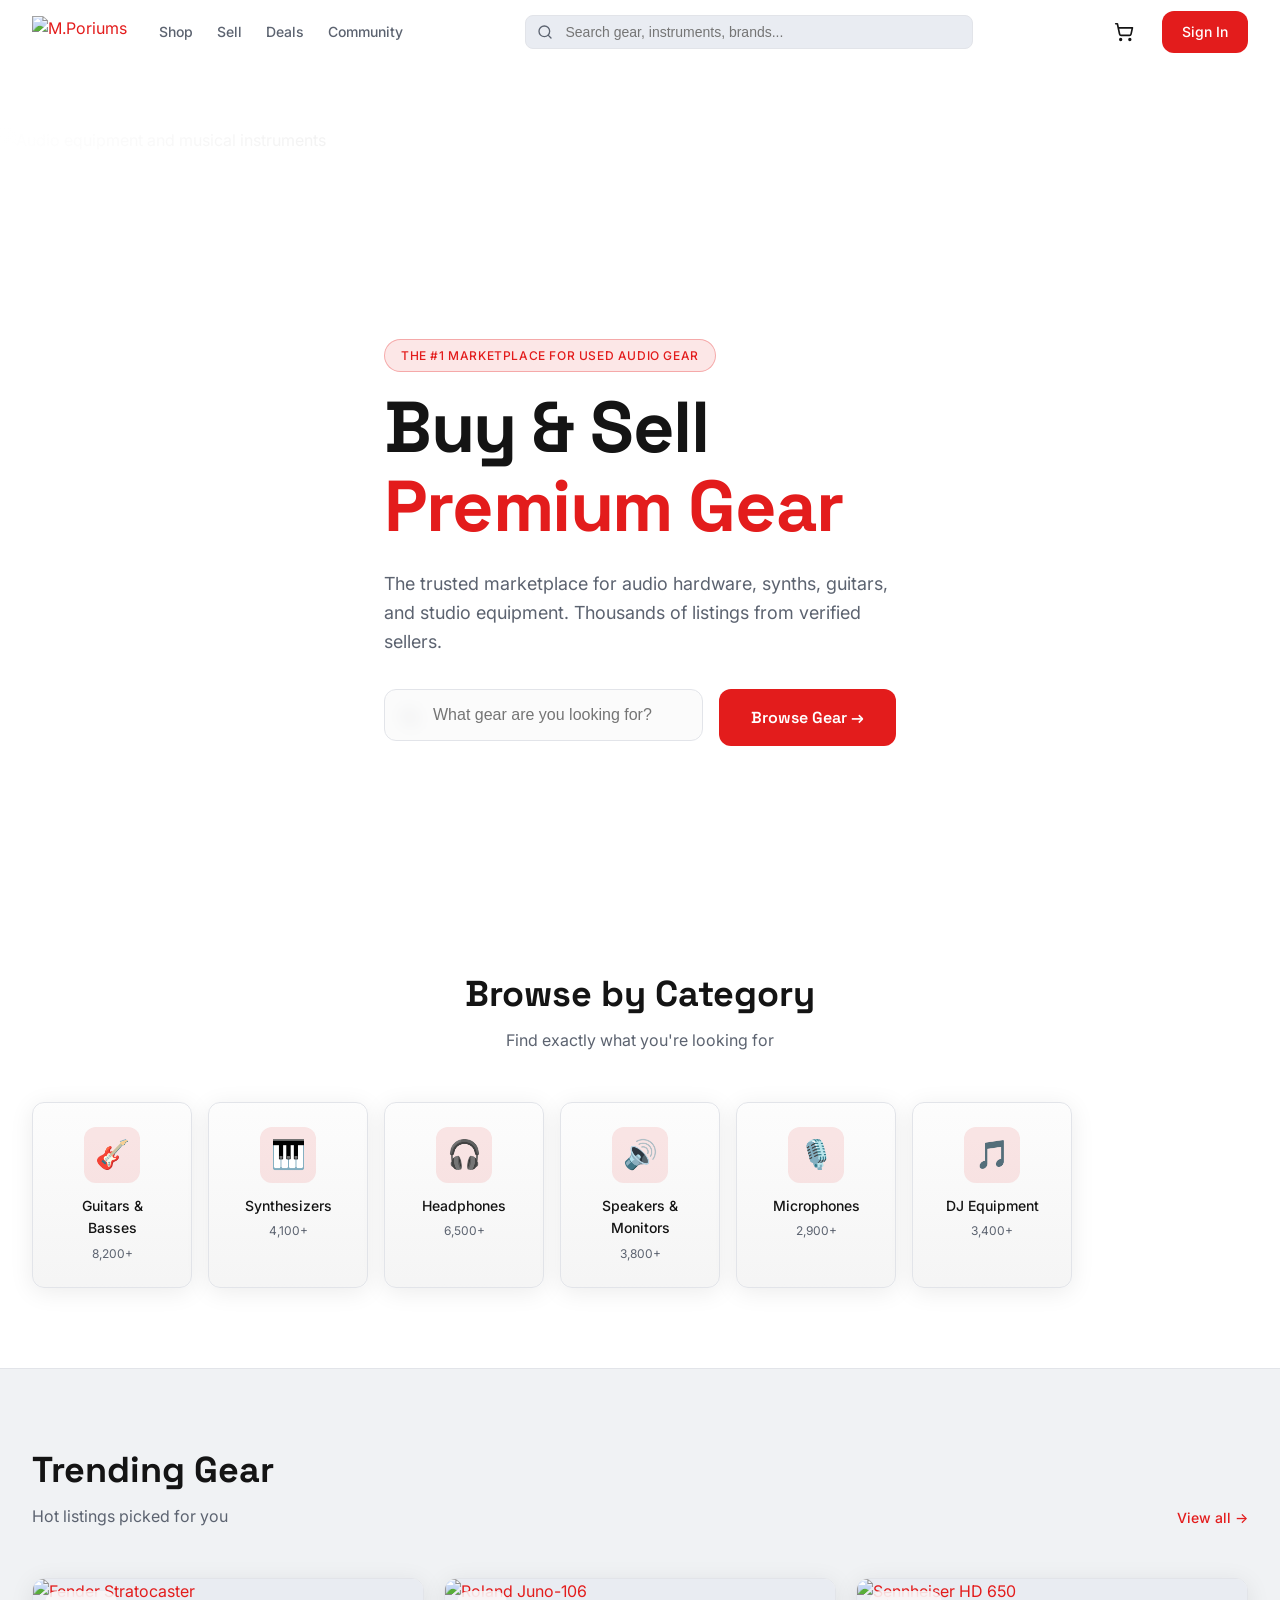
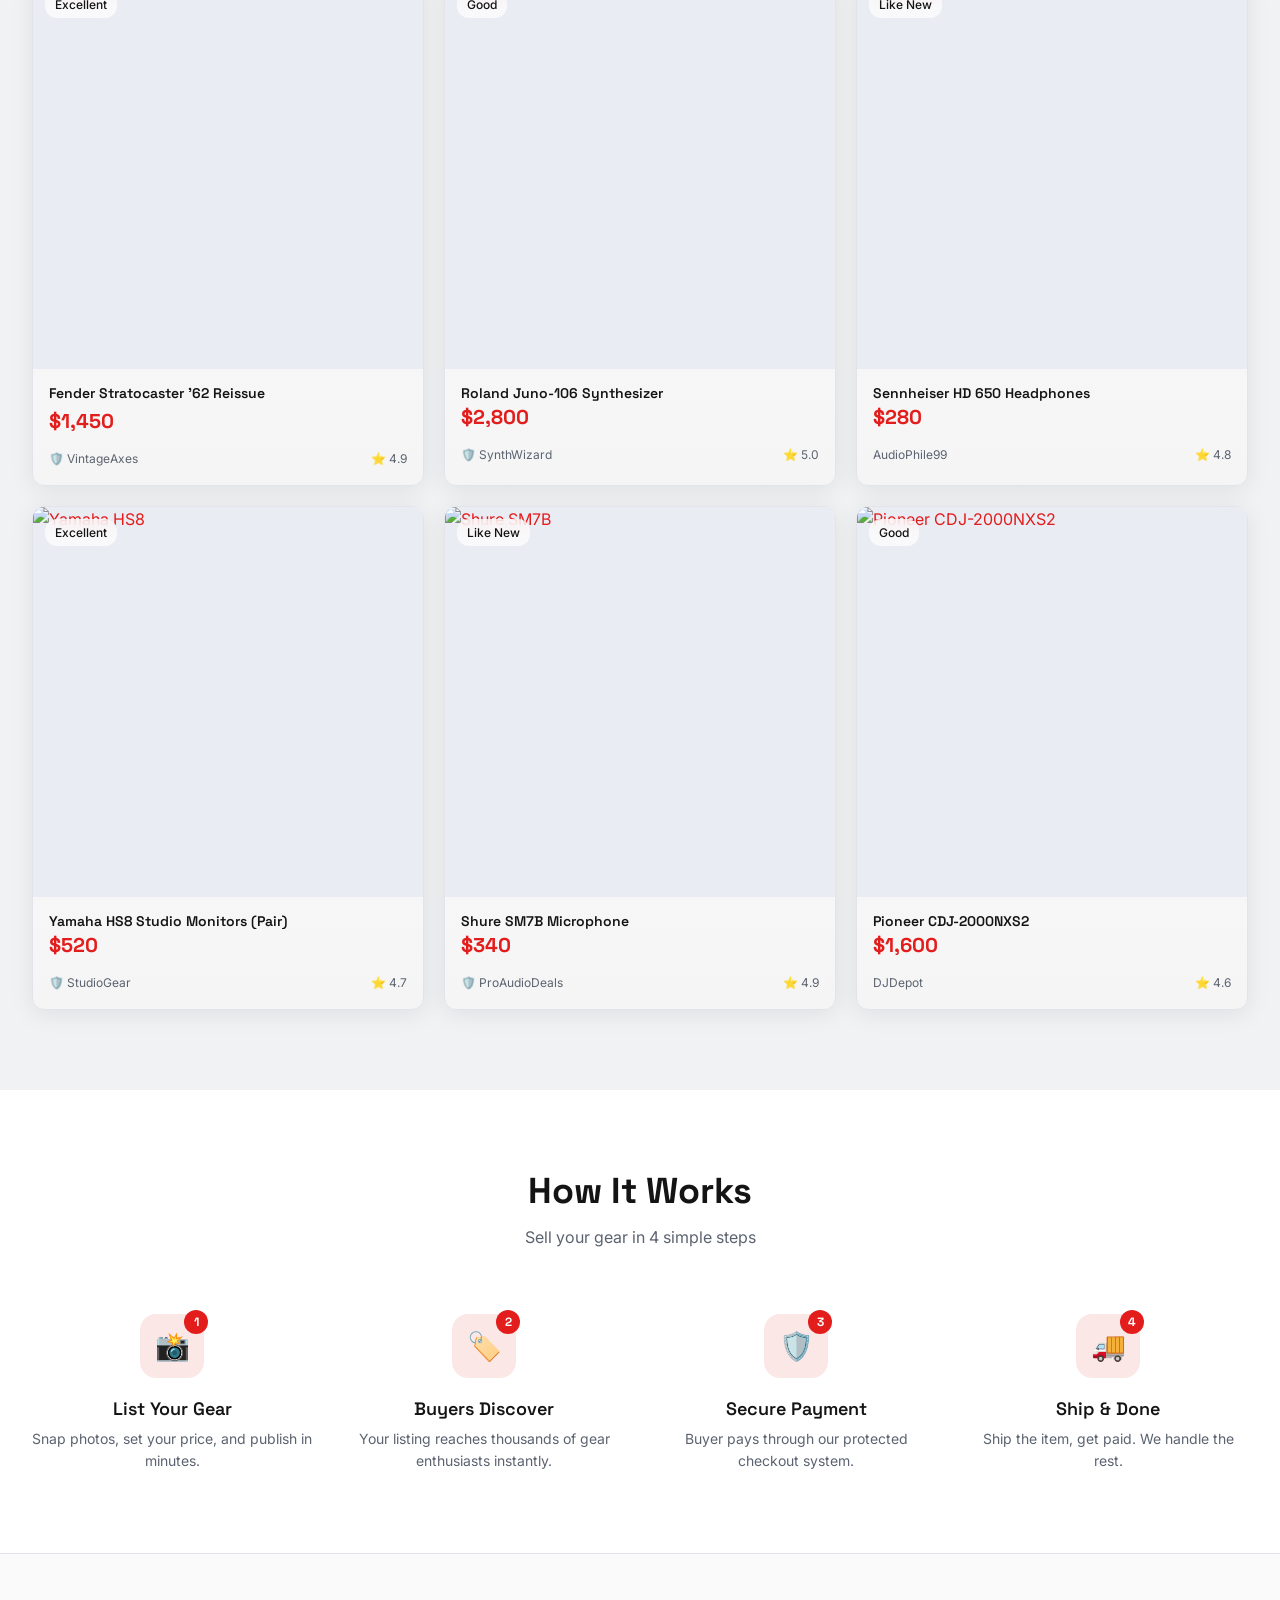
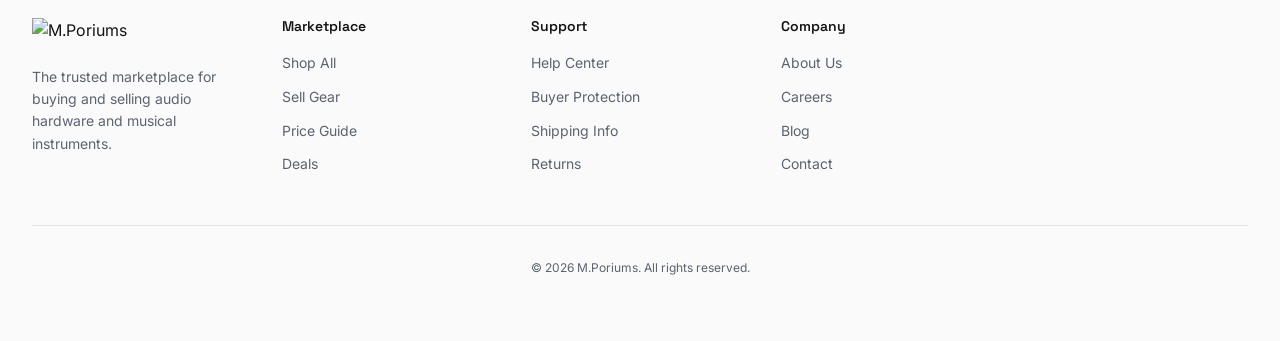
==== public/index.html @ 0c07e412 "Changes" ====
<!DOCTYPE html>
<html lang="en">
<head>
  <meta charset="UTF-8" />
  <meta name="viewport" content="width=device-width, initial-scale=1.0" />
  <title>M.Poriums – Buy &amp; Sell Audio Gear</title>
  <meta name="description" content="The trusted marketplace for buying and selling used audio hardware, synthesizers, guitars, and musical instruments." />
  <link rel="stylesheet" href="style.css" />
</head>
<body>

  <!-- ========== NAVBAR ========== -->
  <nav class="navbar">
    <div class="container" style="display:flex;align-items:center;justify-content:space-between;height:64px;">
      <div style="display:flex;align-items:center;gap:2rem;">
        <a href="/" class="logo">
          <img src="assets/mporiums-logo.png" alt="M.Poriums" style="height:32px;" />
        </a>
        <div class="nav-links" style="display:flex;gap:1.5rem;">
          <a href="/shop" class="text-muted" style="font-size:0.875rem;font-weight:500;">Shop</a>
          <a href="/sell" class="text-muted" style="font-size:0.875rem;font-weight:500;">Sell</a>
          <a href="#" class="text-muted" style="font-size:0.875rem;font-weight:500;">Deals</a>
          <a href="#" class="text-muted" style="font-size:0.875rem;font-weight:500;">Community</a>
        </div>
      </div>

      <form action="/shop" method="get" style="flex:1;max-width:28rem;margin:0 2rem;">
        <div style="position:relative;">
          <!-- Replace with your search icon -->
          <svg style="position:absolute;left:12px;top:50%;transform:translateY(-50%);width:16px;height:16px;color:var(--muted-foreground);" xmlns="http://www.w3.org/2000/svg" viewBox="0 0 24 24" fill="none" stroke="currentColor" stroke-width="2" stroke-linecap="round" stroke-linejoin="round"><circle cx="11" cy="11" r="8"/><path d="m21 21-4.3-4.3"/></svg>
          <input type="text" name="q" placeholder="Search gear, instruments, brands..." style="width:100%;border-radius:0.5rem;border:1px solid var(--border);background:var(--secondary);padding:0.5rem 2.5rem;font-size:0.875rem;color:var(--foreground);" />
        </div>
      </form>

      <div style="display:flex;align-items:center;gap:0.5rem;">
        <a href="/cart" class="btn btn-ghost" style="position:relative;">
          <!-- Cart icon -->
          <svg style="width:20px;height:20px;" xmlns="http://www.w3.org/2000/svg" viewBox="0 0 24 24" fill="none" stroke="currentColor" stroke-width="2" stroke-linecap="round" stroke-linejoin="round"><circle cx="8" cy="21" r="1"/><circle cx="19" cy="21" r="1"/><path d="M2.05 2.05h2l2.66 12.42a2 2 0 0 0 2 1.58h9.78a2 2 0 0 0 1.95-1.57l1.65-7.43H5.12"/></svg>
        </a>
        <a href="/auth" class="btn btn-primary" style="font-size:0.875rem;">Sign In</a>
      </div>
    </div>
  </nav>

  <main style="padding-top:64px;">

    <!-- ========== HERO ========== -->
    <section class="hero" style="position:relative;min-height:85vh;display:flex;align-items:center;overflow:hidden;">
      <div style="position:absolute;inset:0;">
        <img src="assets/hero-bg.jpg" alt="Audio equipment and musical instruments" style="width:100%;height:100%;object-fit:cover;" loading="eager" />
        <div style="position:absolute;inset:0;background:linear-gradient(to right, var(--background), hsla(0,0%,100%,0.85), hsla(0,0%,100%,0.4));"></div>
        <div style="position:absolute;inset:0;background:linear-gradient(to top, var(--background), transparent, hsla(0,0%,100%,0.3));"></div>
      </div>

      <div class="container" style="position:relative;padding-top:4rem;">
        <div style="max-width:42rem;">
          <span style="display:inline-block;margin-bottom:1rem;border-radius:9999px;border:1px solid hsla(0,78%,50%,0.3);background:hsla(0,78%,50%,0.1);padding:0.375rem 1rem;font-size:0.75rem;font-weight:500;letter-spacing:0.05em;color:var(--primary);">
            THE #1 MARKETPLACE FOR USED AUDIO GEAR
          </span>

          <h1 style="margin-bottom:1.5rem;font-family:var(--font-display);font-size:clamp(3rem,6vw,4.5rem);font-weight:700;line-height:1.1;letter-spacing:-0.02em;color:var(--foreground);">
            Buy &amp; Sell<br />
            <span class="text-primary">Premium Gear</span>
          </h1>

          <p style="margin-bottom:2rem;max-width:32rem;font-size:1.125rem;line-height:1.6;color:var(--muted-foreground);">
            The trusted marketplace for audio hardware, synths, guitars, and studio equipment. Thousands of listings from verified sellers.
          </p>

          <div style="display:flex;flex-wrap:wrap;gap:1rem;">
            <form action="/shop" method="get" style="position:relative;flex:1;max-width:28rem;">
              <svg style="position:absolute;left:16px;top:50%;transform:translateY(-50%);width:20px;height:20px;color:var(--muted-foreground);" xmlns="http://www.w3.org/2000/svg" viewBox="0 0 24 24" fill="none" stroke="currentColor" stroke-width="2" stroke-linecap="round" stroke-linejoin="round"><circle cx="11" cy="11" r="8"/><path d="m21 21-4.3-4.3"/></svg>
              <input type="text" name="q" placeholder="What gear are you looking for?" style="width:100%;border-radius:0.75rem;border:1px solid var(--border);background:hsla(0,0%,98%,0.8);padding:1rem 3rem;font-size:1rem;color:var(--foreground);backdrop-filter:blur(8px);" />
            </form>
            <a href="/shop" class="btn btn-primary" style="border-radius:0.75rem;padding:1rem 2rem;font-family:var(--font-display);font-weight:600;font-size:1rem;">
              Browse Gear →
            </a>
          </div>
        </div>
      </div>
    </section>

    <!-- ========== CATEGORIES ========== -->
    <section style="padding:5rem 0;">
      <div class="container" style="text-align:center;">
        <h2 style="margin-bottom:0.75rem;font-family:var(--font-display);font-size:clamp(1.875rem,3vw,2.25rem);font-weight:700;color:var(--foreground);">Browse by Category</h2>
        <p class="text-muted" style="margin-bottom:3rem;">Find exactly what you're looking for</p>

        <div style="display:grid;grid-template-columns:repeat(auto-fill, minmax(160px, 1fr));gap:1rem;">
          <!-- Category Card – repeat for each category -->
          <a href="/shop?category=Guitars+%26+Basses" class="card" style="display:flex;flex-direction:column;align-items:center;gap:0.75rem;padding:1.5rem;text-align:center;text-decoration:none;transition:transform 0.2s,border-color 0.2s;" onmouseover="this.style.transform='translateY(-4px)'" onmouseout="this.style.transform='translateY(0)'">
            <div style="width:3.5rem;height:3.5rem;display:flex;align-items:center;justify-content:center;border-radius:0.75rem;background:hsla(0,78%,50%,0.1);color:var(--primary);font-size:1.75rem;">🎸</div>
            <div>
              <p style="font-size:0.875rem;font-weight:500;color:var(--foreground);">Guitars &amp; Basses</p>
              <p style="margin-top:0.25rem;font-size:0.75rem;color:var(--muted-foreground);">8,200+</p>
            </div>
          </a>

          <a href="/shop?category=Synthesizers" class="card" style="display:flex;flex-direction:column;align-items:center;gap:0.75rem;padding:1.5rem;text-align:center;text-decoration:none;transition:transform 0.2s;" onmouseover="this.style.transform='translateY(-4px)'" onmouseout="this.style.transform='translateY(0)'">
            <div style="width:3.5rem;height:3.5rem;display:flex;align-items:center;justify-content:center;border-radius:0.75rem;background:hsla(0,78%,50%,0.1);color:var(--primary);font-size:1.75rem;">🎹</div>
            <div>
              <p style="font-size:0.875rem;font-weight:500;color:var(--foreground);">Synthesizers</p>
              <p style="margin-top:0.25rem;font-size:0.75rem;color:var(--muted-foreground);">4,100+</p>
            </div>
          </a>

          <a href="/shop?category=Headphones" class="card" style="display:flex;flex-direction:column;align-items:center;gap:0.75rem;padding:1.5rem;text-align:center;text-decoration:none;transition:transform 0.2s;" onmouseover="this.style.transform='translateY(-4px)'" onmouseout="this.style.transform='translateY(0)'">
            <div style="width:3.5rem;height:3.5rem;display:flex;align-items:center;justify-content:center;border-radius:0.75rem;background:hsla(0,78%,50%,0.1);color:var(--primary);font-size:1.75rem;">🎧</div>
            <div>
              <p style="font-size:0.875rem;font-weight:500;color:var(--foreground);">Headphones</p>
              <p style="margin-top:0.25rem;font-size:0.75rem;color:var(--muted-foreground);">6,500+</p>
            </div>
          </a>

          <a href="/shop?category=Speakers+%26+Monitors" class="card" style="display:flex;flex-direction:column;align-items:center;gap:0.75rem;padding:1.5rem;text-align:center;text-decoration:none;transition:transform 0.2s;" onmouseover="this.style.transform='translateY(-4px)'" onmouseout="this.style.transform='translateY(0)'">
            <div style="width:3.5rem;height:3.5rem;display:flex;align-items:center;justify-content:center;border-radius:0.75rem;background:hsla(0,78%,50%,0.1);color:var(--primary);font-size:1.75rem;">🔊</div>
            <div>
              <p style="font-size:0.875rem;font-weight:500;color:var(--foreground);">Speakers &amp; Monitors</p>
              <p style="margin-top:0.25rem;font-size:0.75rem;color:var(--muted-foreground);">3,800+</p>
            </div>
          </a>

          <a href="/shop?category=Microphones" class="card" style="display:flex;flex-direction:column;align-items:center;gap:0.75rem;padding:1.5rem;text-align:center;text-decoration:none;transition:transform 0.2s;" onmouseover="this.style.transform='translateY(-4px)'" onmouseout="this.style.transform='translateY(0)'">
            <div style="width:3.5rem;height:3.5rem;display:flex;align-items:center;justify-content:center;border-radius:0.75rem;background:hsla(0,78%,50%,0.1);color:var(--primary);font-size:1.75rem;">🎙️</div>
            <div>
              <p style="font-size:0.875rem;font-weight:500;color:var(--foreground);">Microphones</p>
              <p style="margin-top:0.25rem;font-size:0.75rem;color:var(--muted-foreground);">2,900+</p>
            </div>
          </a>

          <a href="/shop?category=DJ+Equipment" class="card" style="display:flex;flex-direction:column;align-items:center;gap:0.75rem;padding:1.5rem;text-align:center;text-decoration:none;transition:transform 0.2s;" onmouseover="this.style.transform='translateY(-4px)'" onmouseout="this.style.transform='translateY(0)'">
            <div style="width:3.5rem;height:3.5rem;display:flex;align-items:center;justify-content:center;border-radius:0.75rem;background:hsla(0,78%,50%,0.1);color:var(--primary);font-size:1.75rem;">🎵</div>
            <div>
              <p style="font-size:0.875rem;font-weight:500;color:var(--foreground);">DJ Equipment</p>
              <p style="margin-top:0.25rem;font-size:0.75rem;color:var(--muted-foreground);">3,400+</p>
            </div>
          </a>
        </div>
      </div>
    </section>

    <!-- ========== FEATURED LISTINGS ========== -->
    <section style="padding:5rem 0;border-top:1px solid var(--border);background:var(--muted);">
      <div class="container">
        <div style="display:flex;align-items:flex-end;justify-content:space-between;margin-bottom:3rem;">
          <div>
            <h2 style="margin-bottom:0.75rem;font-family:var(--font-display);font-size:clamp(1.875rem,3vw,2.25rem);font-weight:700;color:var(--foreground);">Trending Gear</h2>
            <p class="text-muted">Hot listings picked for you</p>
          </div>
          <a href="/shop" style="font-size:0.875rem;font-weight:500;color:var(--primary);">View all →</a>
        </div>

        <div style="display:grid;gap:1.25rem;grid-template-columns:repeat(auto-fill, minmax(300px, 1fr));">

          <!-- Listing Card 1 -->
          <a href="/product/1" class="card" style="text-decoration:none;overflow:hidden;transition:transform 0.2s,border-color 0.2s;" onmouseover="this.style.transform='translateY(-4px)'" onmouseout="this.style.transform='translateY(0)'">
            <div style="position:relative;aspect-ratio:1/1;overflow:hidden;background:var(--secondary);">
              <img src="https://images.unsplash.com/photo-1564186763535-ebb21ef5277f?w=400&h=400&fit=crop" alt="Fender Stratocaster" style="width:100%;height:100%;object-fit:cover;" loading="lazy" />
              <span style="position:absolute;left:0.75rem;top:0.75rem;padding:0.25rem 0.625rem;border-radius:var(--radius);background:hsla(0,0%,100%,0.7);backdrop-filter:blur(8px);font-size:0.75rem;font-weight:500;color:var(--foreground);">Excellent</span>
            </div>
            <div style="padding:1rem;">
              <h3 style="margin-bottom:0.25rem;font-family:var(--font-display);font-size:0.875rem;font-weight:600;color:var(--foreground);white-space:nowrap;overflow:hidden;text-overflow:ellipsis;">Fender Stratocaster '62 Reissue</h3>
              <p style="margin-bottom:0.75rem;font-family:var(--font-display);font-size:1.25rem;font-weight:700;color:var(--primary);">$1,450</p>
              <div style="display:flex;align-items:center;justify-content:space-between;font-size:0.75rem;color:var(--muted-foreground);">
                <span>🛡️ VintageAxes</span>
                <span>⭐ 4.9</span>
              </div>
            </div>
          </a>

          <!-- Listing Card 2 -->
          <a href="/product/2" class="card" style="text-decoration:none;overflow:hidden;transition:transform 0.2s;" onmouseover="this.style.transform='translateY(-4px)'" onmouseout="this.style.transform='translateY(0)'">
            <div style="position:relative;aspect-ratio:1/1;overflow:hidden;background:var(--secondary);">
              <img src="https://images.unsplash.com/photo-1598488035139-bdbb2231ce04?w=400&h=400&fit=crop" alt="Roland Juno-106" style="width:100%;height:100%;object-fit:cover;" loading="lazy" />
              <span style="position:absolute;left:0.75rem;top:0.75rem;padding:0.25rem 0.625rem;border-radius:var(--radius);background:hsla(0,0%,100%,0.7);backdrop-filter:blur(8px);font-size:0.75rem;font-weight:500;color:var(--foreground);">Good</span>
            </div>
            <div style="padding:1rem;">
              <h3 style="margin-family:var(--font-display);font-size:0.875rem;font-weight:600;color:var(--foreground);white-space:nowrap;overflow:hidden;text-overflow:ellipsis;">Roland Juno-106 Synthesizer</h3>
              <p style="margin-bottom:0.75rem;font-family:var(--font-display);font-size:1.25rem;font-weight:700;color:var(--primary);">$2,800</p>
              <div style="display:flex;align-items:center;justify-content:space-between;font-size:0.75rem;color:var(--muted-foreground);">
                <span>🛡️ SynthWizard</span>
                <span>⭐ 5.0</span>
              </div>
            </div>
          </a>

          <!-- Listing Card 3 -->
          <a href="/product/3" class="card" style="text-decoration:none;overflow:hidden;transition:transform 0.2s;" onmouseover="this.style.transform='translateY(-4px)'" onmouseout="this.style.transform='translateY(0)'">
            <div style="position:relative;aspect-ratio:1/1;overflow:hidden;background:var(--secondary);">
              <img src="https://images.unsplash.com/photo-1505740420928-5e560c06d30e?w=400&h=400&fit=crop" alt="Sennheiser HD 650" style="width:100%;height:100%;object-fit:cover;" loading="lazy" />
              <span style="position:absolute;left:0.75rem;top:0.75rem;padding:0.25rem 0.625rem;border-radius:var(--radius);background:hsla(0,0%,100%,0.7);backdrop-filter:blur(8px);font-size:0.75rem;font-weight:500;color:var(--foreground);">Like New</span>
            </div>
            <div style="padding:1rem;">
              <h3 style="font-family:var(--font-display);font-size:0.875rem;font-weight:600;color:var(--foreground);white-space:nowrap;overflow:hidden;text-overflow:ellipsis;">Sennheiser HD 650 Headphones</h3>
              <p style="margin-bottom:0.75rem;font-family:var(--font-display);font-size:1.25rem;font-weight:700;color:var(--primary);">$280</p>
              <div style="display:flex;align-items:center;justify-content:space-between;font-size:0.75rem;color:var(--muted-foreground);">
                <span>AudioPhile99</span>
                <span>⭐ 4.8</span>
              </div>
            </div>
          </a>

          <!-- Listing Card 4 -->
          <a href="/product/4" class="card" style="text-decoration:none;overflow:hidden;transition:transform 0.2s;" onmouseover="this.style.transform='translateY(-4px)'" onmouseout="this.style.transform='translateY(0)'">
            <div style="position:relative;aspect-ratio:1/1;overflow:hidden;background:var(--secondary);">
              <img src="https://images.unsplash.com/photo-1545454675-3531b543be5d?w=400&h=400&fit=crop" alt="Yamaha HS8" style="width:100%;height:100%;object-fit:cover;" loading="lazy" />
              <span style="position:absolute;left:0.75rem;top:0.75rem;padding:0.25rem 0.625rem;border-radius:var(--radius);background:hsla(0,0%,100%,0.7);backdrop-filter:blur(8px);font-size:0.75rem;font-weight:500;color:var(--foreground);">Excellent</span>
            </div>
            <div style="padding:1rem;">
              <h3 style="font-family:var(--font-display);font-size:0.875rem;font-weight:600;color:var(--foreground);white-space:nowrap;overflow:hidden;text-overflow:ellipsis;">Yamaha HS8 Studio Monitors (Pair)</h3>
              <p style="margin-bottom:0.75rem;font-family:var(--font-display);font-size:1.25rem;font-weight:700;color:var(--primary);">$520</p>
              <div style="display:flex;align-items:center;justify-content:space-between;font-size:0.75rem;color:var(--muted-foreground);">
                <span>🛡️ StudioGear</span>
                <span>⭐ 4.7</span>
              </div>
            </div>
          </a>

          <!-- Listing Card 5 -->
          <a href="/product/5" class="card" style="text-decoration:none;overflow:hidden;transition:transform 0.2s;" onmouseover="this.style.transform='translateY(-4px)'" onmouseout="this.style.transform='translateY(0)'">
            <div style="position:relative;aspect-ratio:1/1;overflow:hidden;background:var(--secondary);">
              <img src="https://images.unsplash.com/photo-1590602847861-f357a9332bbc?w=400&h=400&fit=crop" alt="Shure SM7B" style="width:100%;height:100%;object-fit:cover;" loading="lazy" />
              <span style="position:absolute;left:0.75rem;top:0.75rem;padding:0.25rem 0.625rem;border-radius:var(--radius);background:hsla(0,0%,100%,0.7);backdrop-filter:blur(8px);font-size:0.75rem;font-weight:500;color:var(--foreground);">Like New</span>
            </div>
            <div style="padding:1rem;">
              <h3 style="font-family:var(--font-display);font-size:0.875rem;font-weight:600;color:var(--foreground);white-space:nowrap;overflow:hidden;text-overflow:ellipsis;">Shure SM7B Microphone</h3>
              <p style="margin-bottom:0.75rem;font-family:var(--font-display);font-size:1.25rem;font-weight:700;color:var(--primary);">$340</p>
              <div style="display:flex;align-items:center;justify-content:space-between;font-size:0.75rem;color:var(--muted-foreground);">
                <span>🛡️ ProAudioDeals</span>
                <span>⭐ 4.9</span>
              </div>
            </div>
          </a>

          <!-- Listing Card 6 -->
          <a href="/product/6" class="card" style="text-decoration:none;overflow:hidden;transition:transform 0.2s;" onmouseover="this.style.transform='translateY(-4px)'" onmouseout="this.style.transform='translateY(0)'">
            <div style="position:relative;aspect-ratio:1/1;overflow:hidden;background:var(--secondary);">
              <img src="https://images.unsplash.com/photo-1571327073757-71d13c24de30?w=400&h=400&fit=crop" alt="Pioneer CDJ-2000NXS2" style="width:100%;height:100%;object-fit:cover;" loading="lazy" />
              <span style="position:absolute;left:0.75rem;top:0.75rem;padding:0.25rem 0.625rem;border-radius:var(--radius);background:hsla(0,0%,100%,0.7);backdrop-filter:blur(8px);font-size:0.75rem;font-weight:500;color:var(--foreground);">Good</span>
            </div>
            <div style="padding:1rem;">
              <h3 style="font-family:var(--font-display);font-size:0.875rem;font-weight:600;color:var(--foreground);white-space:nowrap;overflow:hidden;text-overflow:ellipsis;">Pioneer CDJ-2000NXS2</h3>
              <p style="margin-bottom:0.75rem;font-family:var(--font-display);font-size:1.25rem;font-weight:700;color:var(--primary);">$1,600</p>
              <div style="display:flex;align-items:center;justify-content:space-between;font-size:0.75rem;color:var(--muted-foreground);">
                <span>DJDepot</span>
                <span>⭐ 4.6</span>
              </div>
            </div>
          </a>

        </div>
      </div>
    </section>

    <!-- ========== HOW IT WORKS ========== -->
    <section style="padding:5rem 0;">
      <div class="container" style="text-align:center;">
        <h2 style="margin-bottom:0.75rem;font-family:var(--font-display);font-size:clamp(1.875rem,3vw,2.25rem);font-weight:700;color:var(--foreground);">How It Works</h2>
        <p class="text-muted" style="margin-bottom:4rem;">Sell your gear in 4 simple steps</p>

        <div style="display:grid;gap:2rem;grid-template-columns:repeat(auto-fill, minmax(220px, 1fr));">
          <div style="text-align:center;">
            <div style="position:relative;margin:0 auto 1.25rem;width:4rem;height:4rem;display:flex;align-items:center;justify-content:center;border-radius:1rem;background:hsla(0,78%,50%,0.1);color:var(--primary);font-size:1.75rem;">
              📸
              <span style="position:absolute;right:-4px;top:-4px;width:1.5rem;height:1.5rem;display:flex;align-items:center;justify-content:center;border-radius:9999px;background:var(--primary);font-family:var(--font-display);font-size:0.75rem;font-weight:700;color:var(--primary-foreground);">1</span>
            </div>
            <h3 style="margin-bottom:0.5rem;font-family:var(--font-display);font-size:1.125rem;font-weight:600;color:var(--foreground);">List Your Gear</h3>
            <p style="font-size:0.875rem;color:var(--muted-foreground);">Snap photos, set your price, and publish in minutes.</p>
          </div>

          <div style="text-align:center;">
            <div style="position:relative;margin:0 auto 1.25rem;width:4rem;height:4rem;display:flex;align-items:center;justify-content:center;border-radius:1rem;background:hsla(0,78%,50%,0.1);color:var(--primary);font-size:1.75rem;">
              🏷️
              <span style="position:absolute;right:-4px;top:-4px;width:1.5rem;height:1.5rem;display:flex;align-items:center;justify-content:center;border-radius:9999px;background:var(--primary);font-family:var(--font-display);font-size:0.75rem;font-weight:700;color:var(--primary-foreground);">2</span>
            </div>
            <h3 style="margin-bottom:0.5rem;font-family:var(--font-display);font-size:1.125rem;font-weight:600;color:var(--foreground);">Buyers Discover</h3>
            <p style="font-size:0.875rem;color:var(--muted-foreground);">Your listing reaches thousands of gear enthusiasts instantly.</p>
          </div>

          <div style="text-align:center;">
            <div style="position:relative;margin:0 auto 1.25rem;width:4rem;height:4rem;display:flex;align-items:center;justify-content:center;border-radius:1rem;background:hsla(0,78%,50%,0.1);color:var(--primary);font-size:1.75rem;">
              🛡️
              <span style="position:absolute;right:-4px;top:-4px;width:1.5rem;height:1.5rem;display:flex;align-items:center;justify-content:center;border-radius:9999px;background:var(--primary);font-family:var(--font-display);font-size:0.75rem;font-weight:700;color:var(--primary-foreground);">3</span>
            </div>
            <h3 style="margin-bottom:0.5rem;font-family:var(--font-display);font-size:1.125rem;font-weight:600;color:var(--foreground);">Secure Payment</h3>
            <p style="font-size:0.875rem;color:var(--muted-foreground);">Buyer pays through our protected checkout system.</p>
          </div>

          <div style="text-align:center;">
            <div style="position:relative;margin:0 auto 1.25rem;width:4rem;height:4rem;display:flex;align-items:center;justify-content:center;border-radius:1rem;background:hsla(0,78%,50%,0.1);color:var(--primary);font-size:1.75rem;">
              🚚
              <span style="position:absolute;right:-4px;top:-4px;width:1.5rem;height:1.5rem;display:flex;align-items:center;justify-content:center;border-radius:9999px;background:var(--primary);font-family:var(--font-display);font-size:0.75rem;font-weight:700;color:var(--primary-foreground);">4</span>
            </div>
            <h3 style="margin-bottom:0.5rem;font-family:var(--font-display);font-size:1.125rem;font-weight:600;color:var(--foreground);">Ship &amp; Done</h3>
            <p style="font-size:0.875rem;color:var(--muted-foreground);">Ship the item, get paid. We handle the rest.</p>
          </div>
        </div>
      </div>
    </section>

  </main>

  <!-- ========== FOOTER ========== -->
  <footer style="border-top:1px solid var(--border);background:var(--card);padding:4rem 0;">
    <div class="container">
      <div style="display:grid;gap:2rem;grid-template-columns:repeat(auto-fill, minmax(200px, 1fr));">
        <div>
          <img src="assets/mporiums-logo.png" alt="M.Poriums" style="height:32px;margin-bottom:1rem;" />
          <p style="font-size:0.875rem;color:var(--muted-foreground);">The trusted marketplace for buying and selling audio hardware and musical instruments.</p>
        </div>
        <div>
          <h4 style="margin-bottom:1rem;font-family:var(--font-display);font-size:0.875rem;font-weight:600;color:var(--foreground);">Marketplace</h4>
          <ul style="list-style:none;display:flex;flex-direction:column;gap:0.5rem;">
            <li><a href="/shop" style="font-size:0.875rem;color:var(--muted-foreground);">Shop All</a></li>
            <li><a href="/sell" style="font-size:0.875rem;color:var(--muted-foreground);">Sell Gear</a></li>
            <li><a href="#" style="font-size:0.875rem;color:var(--muted-foreground);">Price Guide</a></li>
            <li><a href="#" style="font-size:0.875rem;color:var(--muted-foreground);">Deals</a></li>
          </ul>
        </div>
        <div>
          <h4 style="margin-bottom:1rem;font-family:var(--font-display);font-size:0.875rem;font-weight:600;color:var(--foreground);">Support</h4>
          <ul style="list-style:none;display:flex;flex-direction:column;gap:0.5rem;">
            <li><a href="#" style="font-size:0.875rem;color:var(--muted-foreground);">Help Center</a></li>
            <li><a href="#" style="font-size:0.875rem;color:var(--muted-foreground);">Buyer Protection</a></li>
            <li><a href="#" style="font-size:0.875rem;color:var(--muted-foreground);">Shipping Info</a></li>
            <li><a href="#" style="font-size:0.875rem;color:var(--muted-foreground);">Returns</a></li>
          </ul>
        </div>
        <div>
          <h4 style="margin-bottom:1rem;font-family:var(--font-display);font-size:0.875rem;font-weight:600;color:var(--foreground);">Company</h4>
          <ul style="list-style:none;display:flex;flex-direction:column;gap:0.5rem;">
            <li><a href="#" style="font-size:0.875rem;color:var(--muted-foreground);">About Us</a></li>
            <li><a href="#" style="font-size:0.875rem;color:var(--muted-foreground);">Careers</a></li>
            <li><a href="#" style="font-size:0.875rem;color:var(--muted-foreground);">Blog</a></li>
            <li><a href="#" style="font-size:0.875rem;color:var(--muted-foreground);">Contact</a></li>
          </ul>
        </div>
      </div>
      <div style="margin-top:3rem;padding-top:2rem;border-top:1px solid var(--border);text-align:center;font-size:0.75rem;color:var(--muted-foreground);">
        © 2026 M.Poriums. All rights reserved.
      </div>
    </div>
  </footer>

</body>
</html>
---- public/style.css ----
/*
  Theme Name: Emporium
  Description: Buy & Sell Audio Gear marketplace theme
  Version: 1.0
  Author: Emporium
*/

/* =============================================
   FONTS
   ============================================= */
@import url('https://fonts.googleapis.com/css2?family=Space+Grotesk:wght@300;400;500;600;700&family=Inter:wght@300;400;500;600&display=swap');

/* =============================================
   CSS CUSTOM PROPERTIES (Design Tokens)
   ============================================= */
:root {
  /* Colors – Light Mode */
  --background: hsl(0, 0%, 100%);
  --foreground: hsl(0, 0%, 8%);
  --card: hsl(0, 0%, 98%);
  --card-foreground: hsl(0, 0%, 8%);
  --popover: hsl(0, 0%, 100%);
  --popover-foreground: hsl(0, 0%, 8%);
  --primary: hsl(0, 78%, 50%);
  --primary-foreground: hsl(0, 0%, 100%);
  --secondary: hsl(215, 25%, 93%);
  --secondary-foreground: hsl(0, 0%, 15%);
  --muted: hsl(220, 15%, 95%);
  --muted-foreground: hsl(220, 10%, 40%);
  --accent: hsl(215, 80%, 50%);
  --accent-foreground: hsl(0, 0%, 100%);
  --destructive: hsl(0, 84.2%, 60.2%);
  --destructive-foreground: hsl(210, 40%, 98%);
  --border: hsl(220, 15%, 90%);
  --input: hsl(220, 15%, 90%);
  --ring: hsl(0, 78%, 50%);

  /* Radius */
  --radius: 0.75rem;

  /* Gradients */
  --gradient-hero: linear-gradient(135deg, hsla(0, 78%, 50%, 0.1), hsla(0, 0%, 100%, 0.9));
  --gradient-card: linear-gradient(180deg, hsl(0, 0%, 99%), hsl(0, 0%, 96%));
  --gradient-accent: linear-gradient(135deg, hsl(0, 78%, 50%), hsl(215, 80%, 50%));

  /* Shadows */
  --shadow-glow: 0 0 40px hsla(0, 78%, 50%, 0.1);
  --shadow-card: 0 4px 24px hsla(0, 0%, 0%, 0.08);

  /* Typography */
  --font-display: 'Space Grotesk', system-ui, sans-serif;
  --font-body: 'Inter', system-ui, sans-serif;
}

/* =============================================
   DARK MODE
   ============================================= */
.dark,
[data-theme="dark"] {
  --background: hsl(0, 0%, 7%);
  --foreground: hsl(0, 0%, 95%);
  --card: hsl(0, 0%, 10%);
  --card-foreground: hsl(0, 0%, 95%);
  --popover: hsl(0, 0%, 9%);
  --popover-foreground: hsl(0, 0%, 95%);
  --primary: hsl(0, 78%, 55%);
  --primary-foreground: hsl(0, 0%, 100%);
  --secondary: hsl(215, 15%, 18%);
  --secondary-foreground: hsl(0, 0%, 90%);
  --muted: hsl(220, 10%, 15%);
  --muted-foreground: hsl(220, 10%, 60%);
  --accent: hsl(215, 80%, 55%);
  --accent-foreground: hsl(0, 0%, 100%);
  --destructive: hsl(0, 84%, 60%);
  --destructive-foreground: hsl(0, 0%, 98%);
  --border: hsl(220, 10%, 18%);
  --input: hsl(220, 10%, 18%);
  --ring: hsl(0, 78%, 55%);

  --gradient-hero: linear-gradient(135deg, hsla(0, 78%, 50%, 0.15), hsla(0, 0%, 7%, 0.9));
  --gradient-card: linear-gradient(180deg, hsl(0, 0%, 10%), hsl(0, 0%, 8%));
  --shadow-glow: 0 0 40px hsla(0, 78%, 50%, 0.15);
  --shadow-card: 0 4px 24px hsla(0, 0%, 0%, 0.3);
}

/* =============================================
   BASE STYLES
   ============================================= */
*,
*::before,
*::after {
  box-sizing: border-box;
  margin: 0;
  padding: 0;
}

body {
  font-family: var(--font-body);
  background-color: var(--background);
  color: var(--foreground);
  line-height: 1.6;
  -webkit-font-smoothing: antialiased;
}

h1, h2, h3, h4, h5, h6 {
  font-family: var(--font-display);
  line-height: 1.2;
}

a {
  color: var(--primary);
  text-decoration: none;
}

a:hover {
  opacity: 0.85;
}

img {
  max-width: 100%;
  height: auto;
  display: block;
}

/* =============================================
   UTILITY CLASSES
   ============================================= */
.container {
  max-width: 1400px;
  margin-left: auto;
  margin-right: auto;
  padding-left: 2rem;
  padding-right: 2rem;
}

.text-primary { color: var(--primary); }
.text-muted { color: var(--muted-foreground); }
.text-accent { color: var(--accent); }
.text-foreground { color: var(--foreground); }

.bg-background { background-color: var(--background); }
.bg-card { background-color: var(--card); }
.bg-muted { background-color: var(--muted); }
.bg-primary { background-color: var(--primary); color: var(--primary-foreground); }
.bg-accent { background-color: var(--accent); color: var(--accent-foreground); }

.border { border: 1px solid var(--border); }
.rounded { border-radius: var(--radius); }
.rounded-sm { border-radius: calc(var(--radius) - 4px); }
.rounded-md { border-radius: calc(var(--radius) - 2px); }
.rounded-lg { border-radius: var(--radius); }

.shadow-card { box-shadow: var(--shadow-card); }
.shadow-glow { box-shadow: var(--shadow-glow); }

.gradient-hero { background: var(--gradient-hero); }
.gradient-card { background: var(--gradient-card); }
.gradient-accent { background: var(--gradient-accent); }

/* =============================================
   BUTTON STYLES
   ============================================= */
.btn {
  display: inline-flex;
  align-items: center;
  justify-content: center;
  gap: 0.5rem;
  padding: 0.625rem 1.25rem;
  font-family: var(--font-body);
  font-size: 0.875rem;
  font-weight: 500;
  border: none;
  border-radius: var(--radius);
  cursor: pointer;
  transition: background-color 0.2s, opacity 0.2s, box-shadow 0.2s;
}

.btn-primary {
  background-color: var(--primary);
  color: var(--primary-foreground);
}
.btn-primary:hover { opacity: 0.9; }

.btn-secondary {
  background-color: var(--secondary);
  color: var(--secondary-foreground);
}

.btn-outline {
  background: transparent;
  border: 1px solid var(--border);
  color: var(--foreground);
}
.btn-outline:hover { background-color: var(--muted); }

.btn-ghost {
  background: transparent;
  color: var(--foreground);
}
.btn-ghost:hover { background-color: var(--muted); }

/* =============================================
   CARD STYLES
   ============================================= */
.card {
  background: var(--gradient-card);
  border: 1px solid var(--border);
  border-radius: var(--radius);
  box-shadow: var(--shadow-card);
  overflow: hidden;
}

.card-header { padding: 1.5rem 1.5rem 0; }
.card-content { padding: 1.5rem; }
.card-footer { padding: 0 1.5rem 1.5rem; }

/* =============================================
   ANIMATIONS
   ============================================= */
@keyframes fade-in {
  from { opacity: 0; transform: translateY(16px); }
  to { opacity: 1; transform: translateY(0); }
}

@keyframes glow-pulse {
  0%, 100% { box-shadow: 0 0 20px hsla(38, 92%, 55%, 0.1); }
  50% { box-shadow: 0 0 40px hsla(38, 92%, 55%, 0.25); }
}

.animate-fade-in { animation: fade-in 0.6s ease-out forwards; }
.animate-glow-pulse { animation: glow-pulse 3s ease-in-out infinite; }
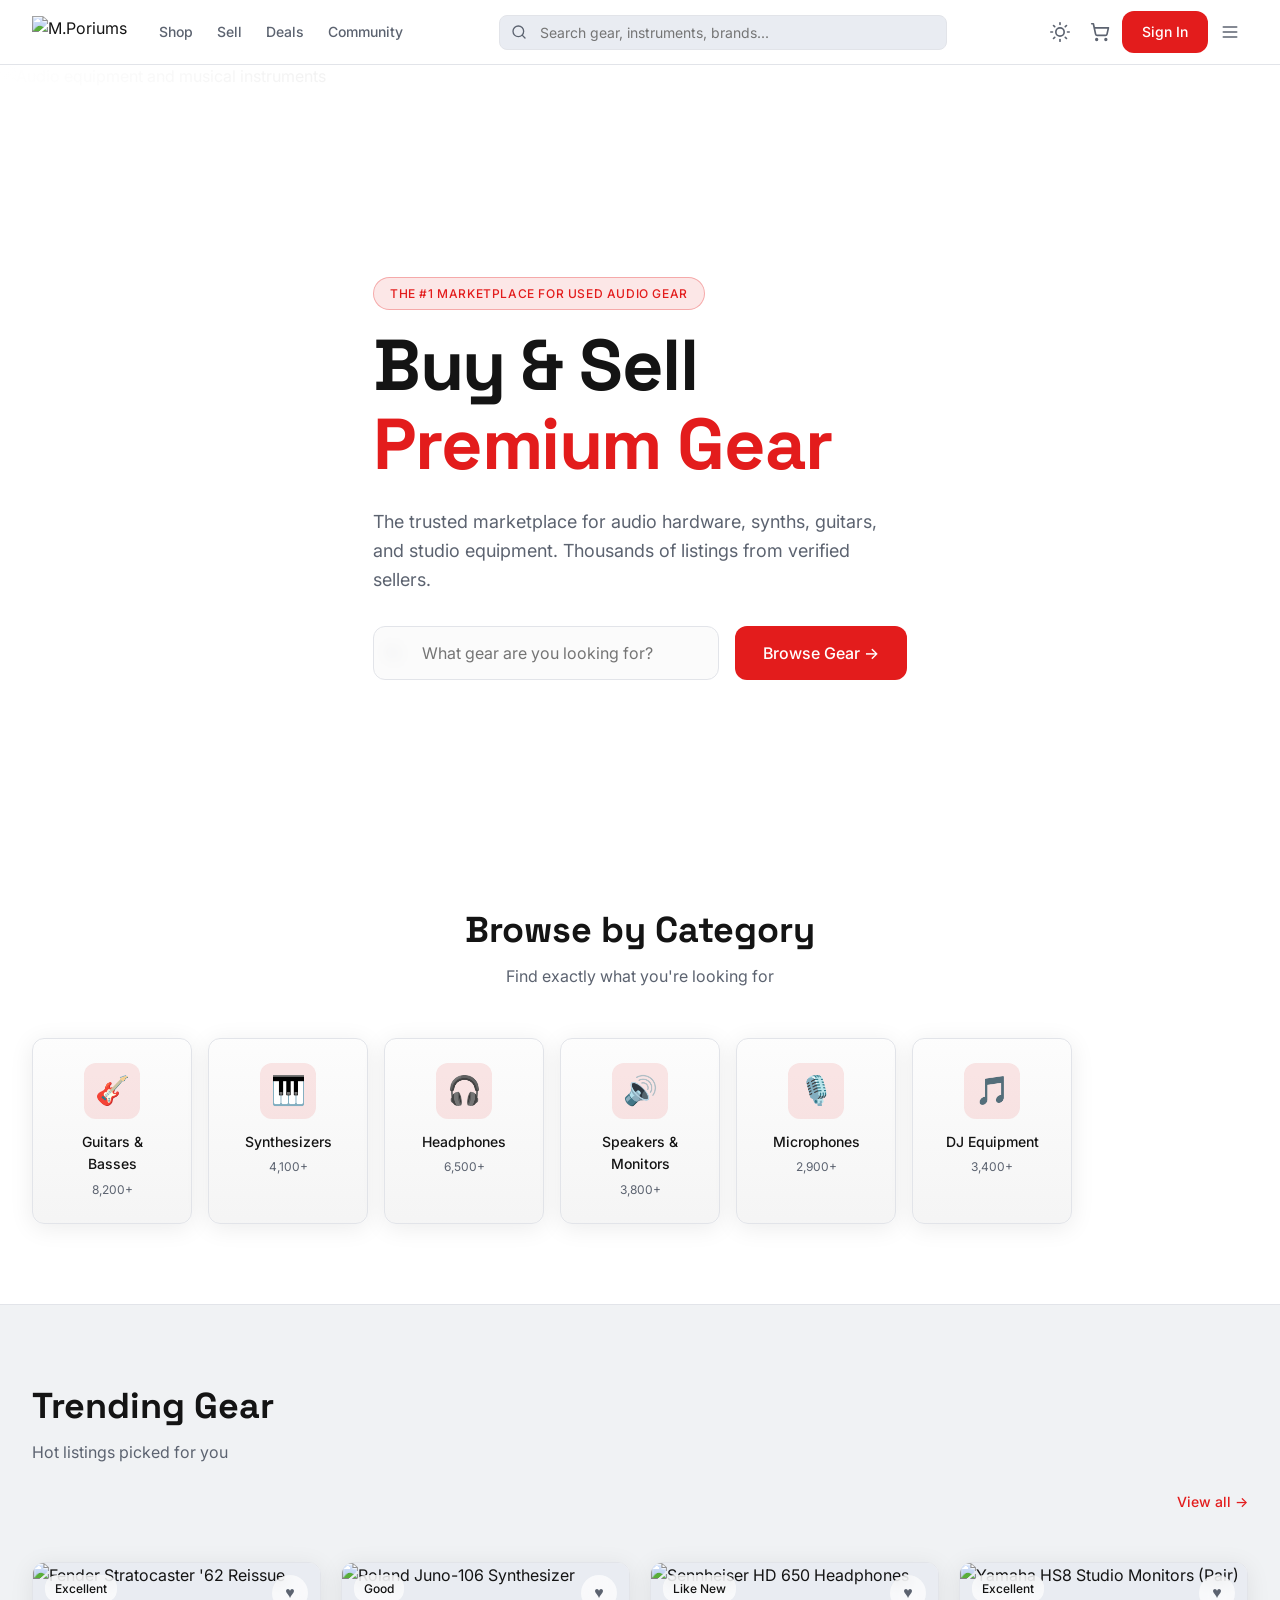
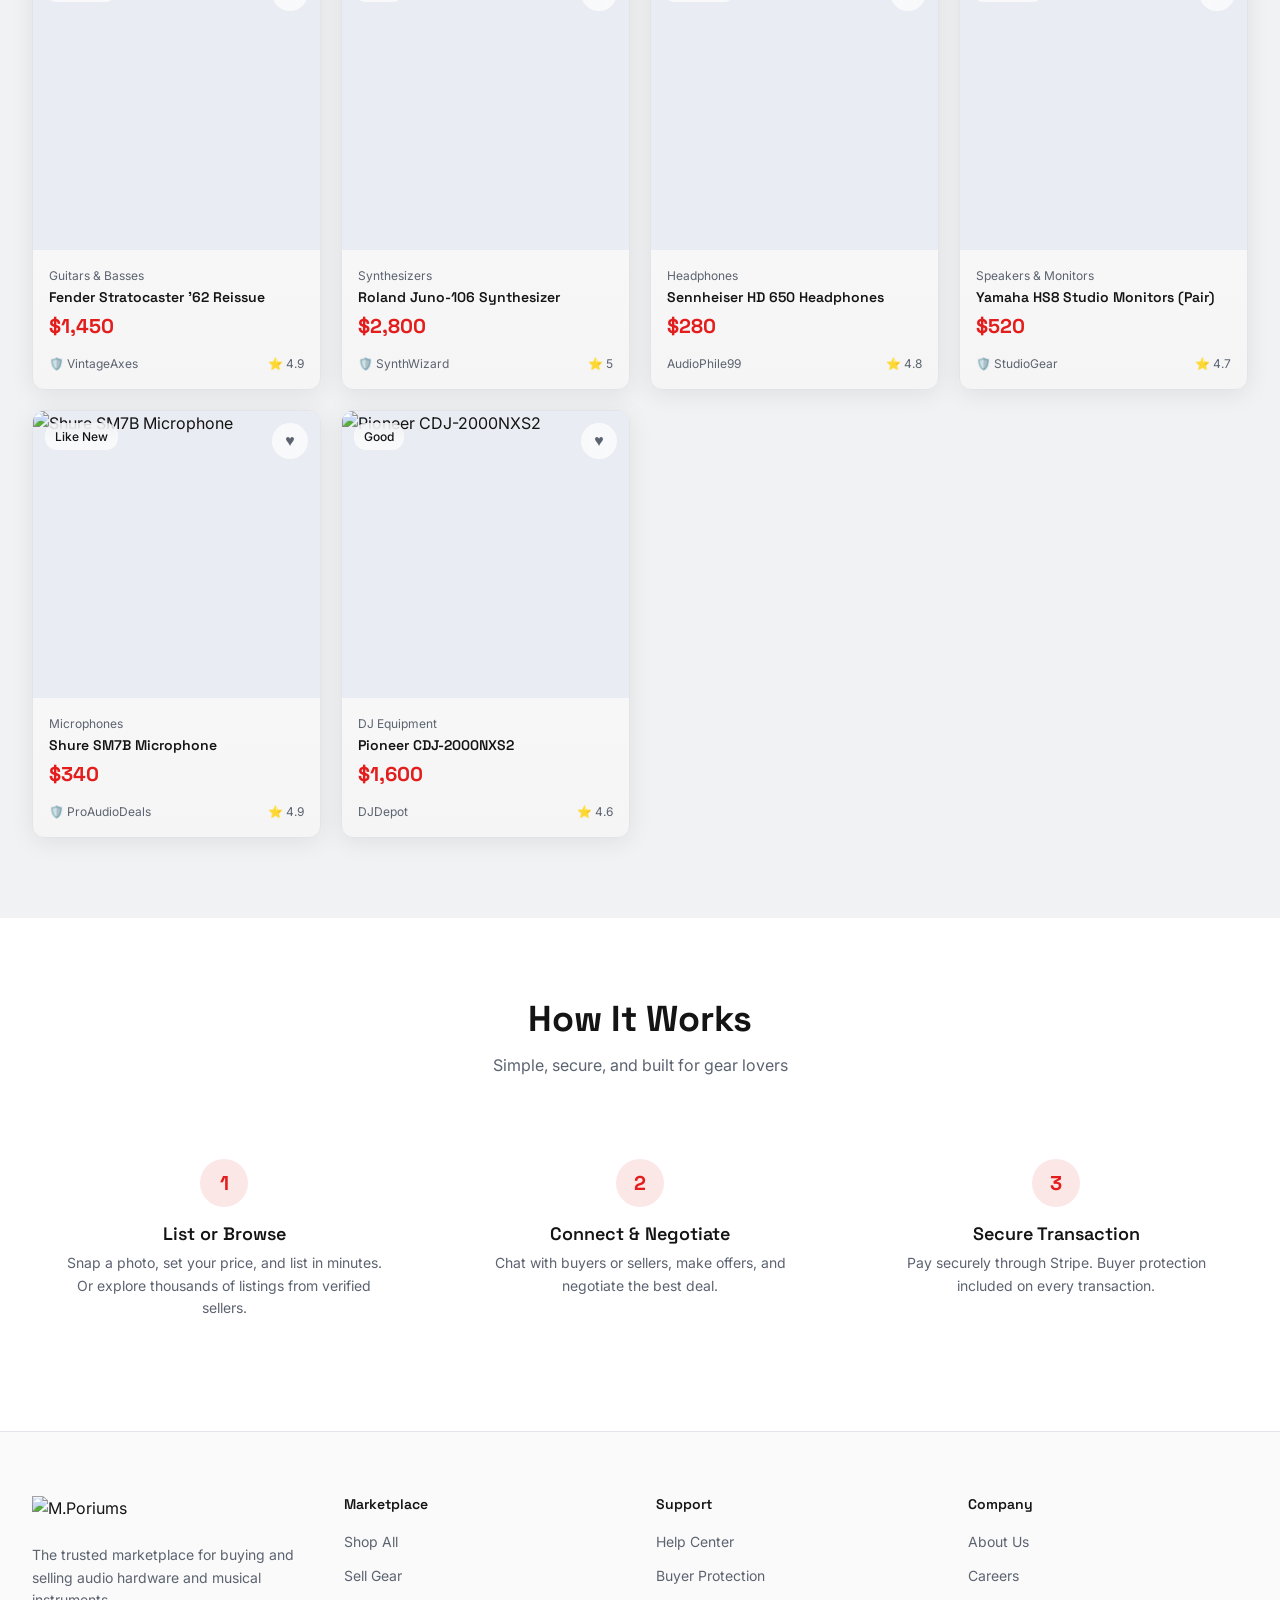
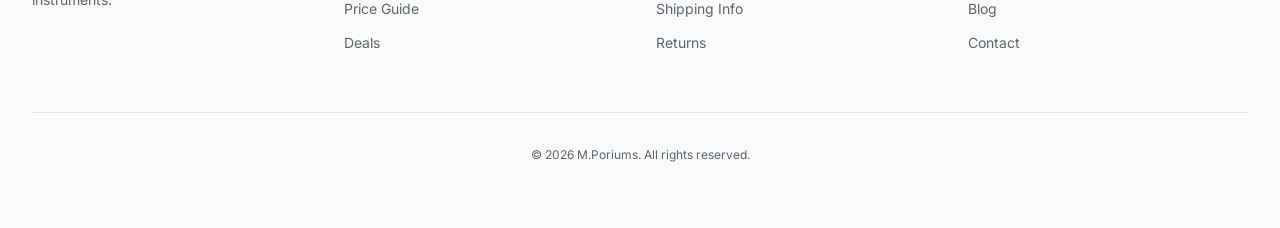
==== commit 62c33c61: "Prepare WordPress export assets" ====
--- a/public/index.html
+++ b/public/index.html
@@ -10,337 +10,696 @@
 <body>
 
   <!-- ========== NAVBAR ========== -->
-  <nav class="navbar">
-    <div class="container" style="display:flex;align-items:center;justify-content:space-between;height:64px;">
-      <div style="display:flex;align-items:center;gap:2rem;">
-        <a href="/" class="logo">
+  <nav class="navbar" id="navbar">
+    <div class="container navbar-inner">
+      <div class="navbar-left">
+        <a href="#" class="logo" onclick="showPage('home')">
           <img src="assets/mporiums-logo.png" alt="M.Poriums" style="height:32px;" />
         </a>
-        <div class="nav-links" style="display:flex;gap:1.5rem;">
-          <a href="/shop" class="text-muted" style="font-size:0.875rem;font-weight:500;">Shop</a>
-          <a href="/sell" class="text-muted" style="font-size:0.875rem;font-weight:500;">Sell</a>
-          <a href="#" class="text-muted" style="font-size:0.875rem;font-weight:500;">Deals</a>
-          <a href="#" class="text-muted" style="font-size:0.875rem;font-weight:500;">Community</a>
-        </div>
-      </div>
-
-      <form action="/shop" method="get" style="flex:1;max-width:28rem;margin:0 2rem;">
-        <div style="position:relative;">
-          <!-- Replace with your search icon -->
-          <svg style="position:absolute;left:12px;top:50%;transform:translateY(-50%);width:16px;height:16px;color:var(--muted-foreground);" xmlns="http://www.w3.org/2000/svg" viewBox="0 0 24 24" fill="none" stroke="currentColor" stroke-width="2" stroke-linecap="round" stroke-linejoin="round"><circle cx="11" cy="11" r="8"/><path d="m21 21-4.3-4.3"/></svg>
-          <input type="text" name="q" placeholder="Search gear, instruments, brands..." style="width:100%;border-radius:0.5rem;border:1px solid var(--border);background:var(--secondary);padding:0.5rem 2.5rem;font-size:0.875rem;color:var(--foreground);" />
-        </div>
+        <div class="nav-links hide-mobile">
+          <a href="#" onclick="showPage('shop')" class="nav-link">Shop</a>
+          <a href="#" onclick="showPage('sell')" class="nav-link">Sell</a>
+          <a href="#" class="nav-link">Deals</a>
+          <a href="#" class="nav-link">Community</a>
+        </div>
+      </div>
+
+      <form class="search-bar hide-mobile" onsubmit="handleNavSearch(event)">
+        <svg class="search-icon" xmlns="http://www.w3.org/2000/svg" viewBox="0 0 24 24" fill="none" stroke="currentColor" stroke-width="2" stroke-linecap="round" stroke-linejoin="round"><circle cx="11" cy="11" r="8"/><path d="m21 21-4.3-4.3"/></svg>
+        <input type="text" id="navSearchInput" placeholder="Search gear, instruments, brands..." />
       </form>
 
-      <div style="display:flex;align-items:center;gap:0.5rem;">
-        <a href="/cart" class="btn btn-ghost" style="position:relative;">
-          <!-- Cart icon -->
-          <svg style="width:20px;height:20px;" xmlns="http://www.w3.org/2000/svg" viewBox="0 0 24 24" fill="none" stroke="currentColor" stroke-width="2" stroke-linecap="round" stroke-linejoin="round"><circle cx="8" cy="21" r="1"/><circle cx="19" cy="21" r="1"/><path d="M2.05 2.05h2l2.66 12.42a2 2 0 0 0 2 1.58h9.78a2 2 0 0 0 1.95-1.57l1.65-7.43H5.12"/></svg>
+      <div class="navbar-right">
+        <button class="btn btn-ghost icon-btn" id="themeToggle" onclick="toggleTheme()" title="Toggle theme">
+          <svg id="sunIcon" xmlns="http://www.w3.org/2000/svg" width="20" height="20" viewBox="0 0 24 24" fill="none" stroke="currentColor" stroke-width="2" stroke-linecap="round" stroke-linejoin="round"><circle cx="12" cy="12" r="5"/><line x1="12" y1="1" x2="12" y2="3"/><line x1="12" y1="21" x2="12" y2="23"/><line x1="4.22" y1="4.22" x2="5.64" y2="5.64"/><line x1="18.36" y1="18.36" x2="19.78" y2="19.78"/><line x1="1" y1="12" x2="3" y2="12"/><line x1="21" y1="12" x2="23" y2="12"/><line x1="4.22" y1="19.78" x2="5.64" y2="18.36"/><line x1="18.36" y1="5.64" x2="19.78" y2="4.22"/></svg>
+          <svg id="moonIcon" style="display:none;" xmlns="http://www.w3.org/2000/svg" width="20" height="20" viewBox="0 0 24 24" fill="none" stroke="currentColor" stroke-width="2" stroke-linecap="round" stroke-linejoin="round"><path d="M21 12.79A9 9 0 1 1 11.21 3 7 7 0 0 0 21 12.79z"/></svg>
+        </button>
+        <a href="#" onclick="showPage('cart')" class="btn btn-ghost icon-btn cart-btn">
+          <svg xmlns="http://www.w3.org/2000/svg" width="20" height="20" viewBox="0 0 24 24" fill="none" stroke="currentColor" stroke-width="2" stroke-linecap="round" stroke-linejoin="round"><circle cx="8" cy="21" r="1"/><circle cx="19" cy="21" r="1"/><path d="M2.05 2.05h2l2.66 12.42a2 2 0 0 0 2 1.58h9.78a2 2 0 0 0 1.95-1.57l1.65-7.43H5.12"/></svg>
+          <span class="cart-badge" id="cartBadge" style="display:none;">0</span>
         </a>
-        <a href="/auth" class="btn btn-primary" style="font-size:0.875rem;">Sign In</a>
-      </div>
+        <a href="#" onclick="showPage('auth')" class="btn btn-primary hide-mobile" id="signInBtn">Sign In</a>
+        <button class="btn btn-ghost icon-btn show-mobile" id="mobileMenuBtn" onclick="toggleMobileMenu()">
+          <svg xmlns="http://www.w3.org/2000/svg" width="20" height="20" viewBox="0 0 24 24" fill="none" stroke="currentColor" stroke-width="2" stroke-linecap="round" stroke-linejoin="round"><line x1="4" x2="20" y1="12" y2="12"/><line x1="4" x2="20" y1="6" y2="6"/><line x1="4" x2="20" y1="18" y2="18"/></svg>
+        </button>
+      </div>
+    </div>
+
+    <!-- Mobile Menu -->
+    <div class="mobile-menu" id="mobileMenu" style="display:none;">
+      <form onsubmit="handleNavSearch(event)" class="mobile-search">
+        <svg class="search-icon" xmlns="http://www.w3.org/2000/svg" viewBox="0 0 24 24" fill="none" stroke="currentColor" stroke-width="2" stroke-linecap="round" stroke-linejoin="round"><circle cx="11" cy="11" r="8"/><path d="m21 21-4.3-4.3"/></svg>
+        <input type="text" placeholder="Search gear..." />
+      </form>
+      <a href="#" onclick="showPage('shop');toggleMobileMenu()" class="mobile-link">Shop</a>
+      <a href="#" onclick="showPage('sell');toggleMobileMenu()" class="mobile-link">Sell</a>
+      <a href="#" class="mobile-link">Deals</a>
+      <a href="#" class="mobile-link">Community</a>
+      <a href="#" onclick="showPage('auth');toggleMobileMenu()" class="mobile-link" style="color:var(--primary);">Sign In / Sign Up</a>
     </div>
   </nav>
 
-  <main style="padding-top:64px;">
-
-    <!-- ========== HERO ========== -->
-    <section class="hero" style="position:relative;min-height:85vh;display:flex;align-items:center;overflow:hidden;">
-      <div style="position:absolute;inset:0;">
-        <img src="assets/hero-bg.jpg" alt="Audio equipment and musical instruments" style="width:100%;height:100%;object-fit:cover;" loading="eager" />
-        <div style="position:absolute;inset:0;background:linear-gradient(to right, var(--background), hsla(0,0%,100%,0.85), hsla(0,0%,100%,0.4));"></div>
-        <div style="position:absolute;inset:0;background:linear-gradient(to top, var(--background), transparent, hsla(0,0%,100%,0.3));"></div>
-      </div>
-
-      <div class="container" style="position:relative;padding-top:4rem;">
-        <div style="max-width:42rem;">
-          <span style="display:inline-block;margin-bottom:1rem;border-radius:9999px;border:1px solid hsla(0,78%,50%,0.3);background:hsla(0,78%,50%,0.1);padding:0.375rem 1rem;font-size:0.75rem;font-weight:500;letter-spacing:0.05em;color:var(--primary);">
-            THE #1 MARKETPLACE FOR USED AUDIO GEAR
-          </span>
-
-          <h1 style="margin-bottom:1.5rem;font-family:var(--font-display);font-size:clamp(3rem,6vw,4.5rem);font-weight:700;line-height:1.1;letter-spacing:-0.02em;color:var(--foreground);">
-            Buy &amp; Sell<br />
-            <span class="text-primary">Premium Gear</span>
-          </h1>
-
-          <p style="margin-bottom:2rem;max-width:32rem;font-size:1.125rem;line-height:1.6;color:var(--muted-foreground);">
-            The trusted marketplace for audio hardware, synths, guitars, and studio equipment. Thousands of listings from verified sellers.
-          </p>
-
-          <div style="display:flex;flex-wrap:wrap;gap:1rem;">
-            <form action="/shop" method="get" style="position:relative;flex:1;max-width:28rem;">
-              <svg style="position:absolute;left:16px;top:50%;transform:translateY(-50%);width:20px;height:20px;color:var(--muted-foreground);" xmlns="http://www.w3.org/2000/svg" viewBox="0 0 24 24" fill="none" stroke="currentColor" stroke-width="2" stroke-linecap="round" stroke-linejoin="round"><circle cx="11" cy="11" r="8"/><path d="m21 21-4.3-4.3"/></svg>
-              <input type="text" name="q" placeholder="What gear are you looking for?" style="width:100%;border-radius:0.75rem;border:1px solid var(--border);background:hsla(0,0%,98%,0.8);padding:1rem 3rem;font-size:1rem;color:var(--foreground);backdrop-filter:blur(8px);" />
-            </form>
-            <a href="/shop" class="btn btn-primary" style="border-radius:0.75rem;padding:1rem 2rem;font-family:var(--font-display);font-weight:600;font-size:1rem;">
-              Browse Gear →
+  <!-- ===================================================================
+       PAGE: HOME
+       =================================================================== -->
+  <div id="page-home" class="page active">
+    <main style="padding-top:64px;">
+
+      <!-- Hero -->
+      <section class="hero">
+        <div class="hero-bg">
+          <img src="assets/hero-bg.jpg" alt="Audio equipment and musical instruments" loading="eager" />
+          <div class="hero-overlay-lr"></div>
+          <div class="hero-overlay-bt"></div>
+        </div>
+        <div class="container hero-content">
+          <div class="hero-text">
+            <span class="hero-badge">THE #1 MARKETPLACE FOR USED AUDIO GEAR</span>
+            <h1 class="hero-title">Buy &amp; Sell<br /><span class="text-primary">Premium Gear</span></h1>
+            <p class="hero-desc">The trusted marketplace for audio hardware, synths, guitars, and studio equipment. Thousands of listings from verified sellers.</p>
+            <div class="hero-actions">
+              <form onsubmit="handleHeroSearch(event)" class="hero-search">
+                <svg class="search-icon" xmlns="http://www.w3.org/2000/svg" viewBox="0 0 24 24" fill="none" stroke="currentColor" stroke-width="2" stroke-linecap="round" stroke-linejoin="round"><circle cx="11" cy="11" r="8"/><path d="m21 21-4.3-4.3"/></svg>
+                <input type="text" id="heroSearchInput" placeholder="What gear are you looking for?" />
+              </form>
+              <a href="#" onclick="showPage('shop')" class="btn btn-primary btn-lg">Browse Gear →</a>
+            </div>
+          </div>
+        </div>
+      </section>
+
+      <!-- Categories -->
+      <section class="section">
+        <div class="container text-center">
+          <h2 class="section-title">Browse by Category</h2>
+          <p class="section-subtitle">Find exactly what you're looking for</p>
+          <div class="category-grid">
+            <a href="#" onclick="filterByCategory('Guitars & Basses')" class="card category-card">
+              <div class="category-icon">🎸</div>
+              <div><p class="category-name">Guitars &amp; Basses</p><p class="category-count">8,200+</p></div>
             </a>
-          </div>
-        </div>
-      </div>
-    </section>
-
-    <!-- ========== CATEGORIES ========== -->
-    <section style="padding:5rem 0;">
-      <div class="container" style="text-align:center;">
-        <h2 style="margin-bottom:0.75rem;font-family:var(--font-display);font-size:clamp(1.875rem,3vw,2.25rem);font-weight:700;color:var(--foreground);">Browse by Category</h2>
-        <p class="text-muted" style="margin-bottom:3rem;">Find exactly what you're looking for</p>
-
-        <div style="display:grid;grid-template-columns:repeat(auto-fill, minmax(160px, 1fr));gap:1rem;">
-          <!-- Category Card – repeat for each category -->
-          <a href="/shop?category=Guitars+%26+Basses" class="card" style="display:flex;flex-direction:column;align-items:center;gap:0.75rem;padding:1.5rem;text-align:center;text-decoration:none;transition:transform 0.2s,border-color 0.2s;" onmouseover="this.style.transform='translateY(-4px)'" onmouseout="this.style.transform='translateY(0)'">
-            <div style="width:3.5rem;height:3.5rem;display:flex;align-items:center;justify-content:center;border-radius:0.75rem;background:hsla(0,78%,50%,0.1);color:var(--primary);font-size:1.75rem;">🎸</div>
+            <a href="#" onclick="filterByCategory('Synthesizers')" class="card category-card">
+              <div class="category-icon">🎹</div>
+              <div><p class="category-name">Synthesizers</p><p class="category-count">4,100+</p></div>
+            </a>
+            <a href="#" onclick="filterByCategory('Headphones')" class="card category-card">
+              <div class="category-icon">🎧</div>
+              <div><p class="category-name">Headphones</p><p class="category-count">6,500+</p></div>
+            </a>
+            <a href="#" onclick="filterByCategory('Speakers & Monitors')" class="card category-card">
+              <div class="category-icon">🔊</div>
+              <div><p class="category-name">Speakers &amp; Monitors</p><p class="category-count">3,800+</p></div>
+            </a>
+            <a href="#" onclick="filterByCategory('Microphones')" class="card category-card">
+              <div class="category-icon">🎙️</div>
+              <div><p class="category-name">Microphones</p><p class="category-count">2,900+</p></div>
+            </a>
+            <a href="#" onclick="filterByCategory('DJ Equipment')" class="card category-card">
+              <div class="category-icon">🎵</div>
+              <div><p class="category-name">DJ Equipment</p><p class="category-count">3,400+</p></div>
+            </a>
+          </div>
+        </div>
+      </section>
+
+      <!-- Featured Listings -->
+      <section class="section section-muted">
+        <div class="container">
+          <div class="section-header">
             <div>
-              <p style="font-size:0.875rem;font-weight:500;color:var(--foreground);">Guitars &amp; Basses</p>
-              <p style="margin-top:0.25rem;font-size:0.75rem;color:var(--muted-foreground);">8,200+</p>
-            </div>
-          </a>
-
-          <a href="/shop?category=Synthesizers" class="card" style="display:flex;flex-direction:column;align-items:center;gap:0.75rem;padding:1.5rem;text-align:center;text-decoration:none;transition:transform 0.2s;" onmouseover="this.style.transform='translateY(-4px)'" onmouseout="this.style.transform='translateY(0)'">
-            <div style="width:3.5rem;height:3.5rem;display:flex;align-items:center;justify-content:center;border-radius:0.75rem;background:hsla(0,78%,50%,0.1);color:var(--primary);font-size:1.75rem;">🎹</div>
-            <div>
-              <p style="font-size:0.875rem;font-weight:500;color:var(--foreground);">Synthesizers</p>
-              <p style="margin-top:0.25rem;font-size:0.75rem;color:var(--muted-foreground);">4,100+</p>
-            </div>
-          </a>
-
-          <a href="/shop?category=Headphones" class="card" style="display:flex;flex-direction:column;align-items:center;gap:0.75rem;padding:1.5rem;text-align:center;text-decoration:none;transition:transform 0.2s;" onmouseover="this.style.transform='translateY(-4px)'" onmouseout="this.style.transform='translateY(0)'">
-            <div style="width:3.5rem;height:3.5rem;display:flex;align-items:center;justify-content:center;border-radius:0.75rem;background:hsla(0,78%,50%,0.1);color:var(--primary);font-size:1.75rem;">🎧</div>
-            <div>
-              <p style="font-size:0.875rem;font-weight:500;color:var(--foreground);">Headphones</p>
-              <p style="margin-top:0.25rem;font-size:0.75rem;color:var(--muted-foreground);">6,500+</p>
-            </div>
-          </a>
-
-          <a href="/shop?category=Speakers+%26+Monitors" class="card" style="display:flex;flex-direction:column;align-items:center;gap:0.75rem;padding:1.5rem;text-align:center;text-decoration:none;transition:transform 0.2s;" onmouseover="this.style.transform='translateY(-4px)'" onmouseout="this.style.transform='translateY(0)'">
-            <div style="width:3.5rem;height:3.5rem;display:flex;align-items:center;justify-content:center;border-radius:0.75rem;background:hsla(0,78%,50%,0.1);color:var(--primary);font-size:1.75rem;">🔊</div>
-            <div>
-              <p style="font-size:0.875rem;font-weight:500;color:var(--foreground);">Speakers &amp; Monitors</p>
-              <p style="margin-top:0.25rem;font-size:0.75rem;color:var(--muted-foreground);">3,800+</p>
-            </div>
-          </a>
-
-          <a href="/shop?category=Microphones" class="card" style="display:flex;flex-direction:column;align-items:center;gap:0.75rem;padding:1.5rem;text-align:center;text-decoration:none;transition:transform 0.2s;" onmouseover="this.style.transform='translateY(-4px)'" onmouseout="this.style.transform='translateY(0)'">
-            <div style="width:3.5rem;height:3.5rem;display:flex;align-items:center;justify-content:center;border-radius:0.75rem;background:hsla(0,78%,50%,0.1);color:var(--primary);font-size:1.75rem;">🎙️</div>
-            <div>
-              <p style="font-size:0.875rem;font-weight:500;color:var(--foreground);">Microphones</p>
-              <p style="margin-top:0.25rem;font-size:0.75rem;color:var(--muted-foreground);">2,900+</p>
-            </div>
-          </a>
-
-          <a href="/shop?category=DJ+Equipment" class="card" style="display:flex;flex-direction:column;align-items:center;gap:0.75rem;padding:1.5rem;text-align:center;text-decoration:none;transition:transform 0.2s;" onmouseover="this.style.transform='translateY(-4px)'" onmouseout="this.style.transform='translateY(0)'">
-            <div style="width:3.5rem;height:3.5rem;display:flex;align-items:center;justify-content:center;border-radius:0.75rem;background:hsla(0,78%,50%,0.1);color:var(--primary);font-size:1.75rem;">🎵</div>
-            <div>
-              <p style="font-size:0.875rem;font-weight:500;color:var(--foreground);">DJ Equipment</p>
-              <p style="margin-top:0.25rem;font-size:0.75rem;color:var(--muted-foreground);">3,400+</p>
-            </div>
-          </a>
-        </div>
-      </div>
-    </section>
-
-    <!-- ========== FEATURED LISTINGS ========== -->
-    <section style="padding:5rem 0;border-top:1px solid var(--border);background:var(--muted);">
+              <h2 class="section-title">Trending Gear</h2>
+              <p class="section-subtitle">Hot listings picked for you</p>
+            </div>
+            <a href="#" onclick="showPage('shop')" class="link-primary">View all →</a>
+          </div>
+          <div class="listing-grid" id="featuredGrid">
+            <!-- Populated by JS -->
+          </div>
+        </div>
+      </section>
+
+      <!-- How It Works -->
+      <section class="section">
+        <div class="container text-center">
+          <h2 class="section-title">How It Works</h2>
+          <p class="section-subtitle">Simple, secure, and built for gear lovers</p>
+          <div class="steps-grid">
+            <div class="step-card">
+              <div class="step-number">1</div>
+              <h3 class="step-title">List or Browse</h3>
+              <p class="step-desc">Snap a photo, set your price, and list in minutes. Or explore thousands of listings from verified sellers.</p>
+            </div>
+            <div class="step-card">
+              <div class="step-number">2</div>
+              <h3 class="step-title">Connect &amp; Negotiate</h3>
+              <p class="step-desc">Chat with buyers or sellers, make offers, and negotiate the best deal.</p>
+            </div>
+            <div class="step-card">
+              <div class="step-number">3</div>
+              <h3 class="step-title">Secure Transaction</h3>
+              <p class="step-desc">Pay securely through Stripe. Buyer protection included on every transaction.</p>
+            </div>
+          </div>
+        </div>
+      </section>
+
+    </main>
+  </div>
+
+  <!-- ===================================================================
+       PAGE: SHOP
+       =================================================================== -->
+  <div id="page-shop" class="page">
+    <main class="page-main">
       <div class="container">
-        <div style="display:flex;align-items:flex-end;justify-content:space-between;margin-bottom:3rem;">
+        <div class="shop-header">
           <div>
-            <h2 style="margin-bottom:0.75rem;font-family:var(--font-display);font-size:clamp(1.875rem,3vw,2.25rem);font-weight:700;color:var(--foreground);">Trending Gear</h2>
-            <p class="text-muted">Hot listings picked for you</p>
-          </div>
-          <a href="/shop" style="font-size:0.875rem;font-weight:500;color:var(--primary);">View all →</a>
-        </div>
-
-        <div style="display:grid;gap:1.25rem;grid-template-columns:repeat(auto-fill, minmax(300px, 1fr));">
-
-          <!-- Listing Card 1 -->
-          <a href="/product/1" class="card" style="text-decoration:none;overflow:hidden;transition:transform 0.2s,border-color 0.2s;" onmouseover="this.style.transform='translateY(-4px)'" onmouseout="this.style.transform='translateY(0)'">
-            <div style="position:relative;aspect-ratio:1/1;overflow:hidden;background:var(--secondary);">
-              <img src="https://images.unsplash.com/photo-1564186763535-ebb21ef5277f?w=400&h=400&fit=crop" alt="Fender Stratocaster" style="width:100%;height:100%;object-fit:cover;" loading="lazy" />
-              <span style="position:absolute;left:0.75rem;top:0.75rem;padding:0.25rem 0.625rem;border-radius:var(--radius);background:hsla(0,0%,100%,0.7);backdrop-filter:blur(8px);font-size:0.75rem;font-weight:500;color:var(--foreground);">Excellent</span>
-            </div>
-            <div style="padding:1rem;">
-              <h3 style="margin-bottom:0.25rem;font-family:var(--font-display);font-size:0.875rem;font-weight:600;color:var(--foreground);white-space:nowrap;overflow:hidden;text-overflow:ellipsis;">Fender Stratocaster '62 Reissue</h3>
-              <p style="margin-bottom:0.75rem;font-family:var(--font-display);font-size:1.25rem;font-weight:700;color:var(--primary);">$1,450</p>
-              <div style="display:flex;align-items:center;justify-content:space-between;font-size:0.75rem;color:var(--muted-foreground);">
-                <span>🛡️ VintageAxes</span>
-                <span>⭐ 4.9</span>
-              </div>
-            </div>
-          </a>
-
-          <!-- Listing Card 2 -->
-          <a href="/product/2" class="card" style="text-decoration:none;overflow:hidden;transition:transform 0.2s;" onmouseover="this.style.transform='translateY(-4px)'" onmouseout="this.style.transform='translateY(0)'">
-            <div style="position:relative;aspect-ratio:1/1;overflow:hidden;background:var(--secondary);">
-              <img src="https://images.unsplash.com/photo-1598488035139-bdbb2231ce04?w=400&h=400&fit=crop" alt="Roland Juno-106" style="width:100%;height:100%;object-fit:cover;" loading="lazy" />
-              <span style="position:absolute;left:0.75rem;top:0.75rem;padding:0.25rem 0.625rem;border-radius:var(--radius);background:hsla(0,0%,100%,0.7);backdrop-filter:blur(8px);font-size:0.75rem;font-weight:500;color:var(--foreground);">Good</span>
-            </div>
-            <div style="padding:1rem;">
-              <h3 style="margin-family:var(--font-display);font-size:0.875rem;font-weight:600;color:var(--foreground);white-space:nowrap;overflow:hidden;text-overflow:ellipsis;">Roland Juno-106 Synthesizer</h3>
-              <p style="margin-bottom:0.75rem;font-family:var(--font-display);font-size:1.25rem;font-weight:700;color:var(--primary);">$2,800</p>
-              <div style="display:flex;align-items:center;justify-content:space-between;font-size:0.75rem;color:var(--muted-foreground);">
-                <span>🛡️ SynthWizard</span>
-                <span>⭐ 5.0</span>
-              </div>
-            </div>
-          </a>
-
-          <!-- Listing Card 3 -->
-          <a href="/product/3" class="card" style="text-decoration:none;overflow:hidden;transition:transform 0.2s;" onmouseover="this.style.transform='translateY(-4px)'" onmouseout="this.style.transform='translateY(0)'">
-            <div style="position:relative;aspect-ratio:1/1;overflow:hidden;background:var(--secondary);">
-              <img src="https://images.unsplash.com/photo-1505740420928-5e560c06d30e?w=400&h=400&fit=crop" alt="Sennheiser HD 650" style="width:100%;height:100%;object-fit:cover;" loading="lazy" />
-              <span style="position:absolute;left:0.75rem;top:0.75rem;padding:0.25rem 0.625rem;border-radius:var(--radius);background:hsla(0,0%,100%,0.7);backdrop-filter:blur(8px);font-size:0.75rem;font-weight:500;color:var(--foreground);">Like New</span>
-            </div>
-            <div style="padding:1rem;">
-              <h3 style="font-family:var(--font-display);font-size:0.875rem;font-weight:600;color:var(--foreground);white-space:nowrap;overflow:hidden;text-overflow:ellipsis;">Sennheiser HD 650 Headphones</h3>
-              <p style="margin-bottom:0.75rem;font-family:var(--font-display);font-size:1.25rem;font-weight:700;color:var(--primary);">$280</p>
-              <div style="display:flex;align-items:center;justify-content:space-between;font-size:0.75rem;color:var(--muted-foreground);">
-                <span>AudioPhile99</span>
-                <span>⭐ 4.8</span>
-              </div>
-            </div>
-          </a>
-
-          <!-- Listing Card 4 -->
-          <a href="/product/4" class="card" style="text-decoration:none;overflow:hidden;transition:transform 0.2s;" onmouseover="this.style.transform='translateY(-4px)'" onmouseout="this.style.transform='translateY(0)'">
-            <div style="position:relative;aspect-ratio:1/1;overflow:hidden;background:var(--secondary);">
-              <img src="https://images.unsplash.com/photo-1545454675-3531b543be5d?w=400&h=400&fit=crop" alt="Yamaha HS8" style="width:100%;height:100%;object-fit:cover;" loading="lazy" />
-              <span style="position:absolute;left:0.75rem;top:0.75rem;padding:0.25rem 0.625rem;border-radius:var(--radius);background:hsla(0,0%,100%,0.7);backdrop-filter:blur(8px);font-size:0.75rem;font-weight:500;color:var(--foreground);">Excellent</span>
-            </div>
-            <div style="padding:1rem;">
-              <h3 style="font-family:var(--font-display);font-size:0.875rem;font-weight:600;color:var(--foreground);white-space:nowrap;overflow:hidden;text-overflow:ellipsis;">Yamaha HS8 Studio Monitors (Pair)</h3>
-              <p style="margin-bottom:0.75rem;font-family:var(--font-display);font-size:1.25rem;font-weight:700;color:var(--primary);">$520</p>
-              <div style="display:flex;align-items:center;justify-content:space-between;font-size:0.75rem;color:var(--muted-foreground);">
-                <span>🛡️ StudioGear</span>
-                <span>⭐ 4.7</span>
-              </div>
-            </div>
-          </a>
-
-          <!-- Listing Card 5 -->
-          <a href="/product/5" class="card" style="text-decoration:none;overflow:hidden;transition:transform 0.2s;" onmouseover="this.style.transform='translateY(-4px)'" onmouseout="this.style.transform='translateY(0)'">
-            <div style="position:relative;aspect-ratio:1/1;overflow:hidden;background:var(--secondary);">
-              <img src="https://images.unsplash.com/photo-1590602847861-f357a9332bbc?w=400&h=400&fit=crop" alt="Shure SM7B" style="width:100%;height:100%;object-fit:cover;" loading="lazy" />
-              <span style="position:absolute;left:0.75rem;top:0.75rem;padding:0.25rem 0.625rem;border-radius:var(--radius);background:hsla(0,0%,100%,0.7);backdrop-filter:blur(8px);font-size:0.75rem;font-weight:500;color:var(--foreground);">Like New</span>
-            </div>
-            <div style="padding:1rem;">
-              <h3 style="font-family:var(--font-display);font-size:0.875rem;font-weight:600;color:var(--foreground);white-space:nowrap;overflow:hidden;text-overflow:ellipsis;">Shure SM7B Microphone</h3>
-              <p style="margin-bottom:0.75rem;font-family:var(--font-display);font-size:1.25rem;font-weight:700;color:var(--primary);">$340</p>
-              <div style="display:flex;align-items:center;justify-content:space-between;font-size:0.75rem;color:var(--muted-foreground);">
-                <span>🛡️ ProAudioDeals</span>
-                <span>⭐ 4.9</span>
-              </div>
-            </div>
-          </a>
-
-          <!-- Listing Card 6 -->
-          <a href="/product/6" class="card" style="text-decoration:none;overflow:hidden;transition:transform 0.2s;" onmouseover="this.style.transform='translateY(-4px)'" onmouseout="this.style.transform='translateY(0)'">
-            <div style="position:relative;aspect-ratio:1/1;overflow:hidden;background:var(--secondary);">
-              <img src="https://images.unsplash.com/photo-1571327073757-71d13c24de30?w=400&h=400&fit=crop" alt="Pioneer CDJ-2000NXS2" style="width:100%;height:100%;object-fit:cover;" loading="lazy" />
-              <span style="position:absolute;left:0.75rem;top:0.75rem;padding:0.25rem 0.625rem;border-radius:var(--radius);background:hsla(0,0%,100%,0.7);backdrop-filter:blur(8px);font-size:0.75rem;font-weight:500;color:var(--foreground);">Good</span>
-            </div>
-            <div style="padding:1rem;">
-              <h3 style="font-family:var(--font-display);font-size:0.875rem;font-weight:600;color:var(--foreground);white-space:nowrap;overflow:hidden;text-overflow:ellipsis;">Pioneer CDJ-2000NXS2</h3>
-              <p style="margin-bottom:0.75rem;font-family:var(--font-display);font-size:1.25rem;font-weight:700;color:var(--primary);">$1,600</p>
-              <div style="display:flex;align-items:center;justify-content:space-between;font-size:0.75rem;color:var(--muted-foreground);">
-                <span>DJDepot</span>
-                <span>⭐ 4.6</span>
-              </div>
-            </div>
-          </a>
-
-        </div>
-      </div>
-    </section>
-
-    <!-- ========== HOW IT WORKS ========== -->
-    <section style="padding:5rem 0;">
-      <div class="container" style="text-align:center;">
-        <h2 style="margin-bottom:0.75rem;font-family:var(--font-display);font-size:clamp(1.875rem,3vw,2.25rem);font-weight:700;color:var(--foreground);">How It Works</h2>
-        <p class="text-muted" style="margin-bottom:4rem;">Sell your gear in 4 simple steps</p>
-
-        <div style="display:grid;gap:2rem;grid-template-columns:repeat(auto-fill, minmax(220px, 1fr));">
-          <div style="text-align:center;">
-            <div style="position:relative;margin:0 auto 1.25rem;width:4rem;height:4rem;display:flex;align-items:center;justify-content:center;border-radius:1rem;background:hsla(0,78%,50%,0.1);color:var(--primary);font-size:1.75rem;">
-              📸
-              <span style="position:absolute;right:-4px;top:-4px;width:1.5rem;height:1.5rem;display:flex;align-items:center;justify-content:center;border-radius:9999px;background:var(--primary);font-family:var(--font-display);font-size:0.75rem;font-weight:700;color:var(--primary-foreground);">1</span>
-            </div>
-            <h3 style="margin-bottom:0.5rem;font-family:var(--font-display);font-size:1.125rem;font-weight:600;color:var(--foreground);">List Your Gear</h3>
-            <p style="font-size:0.875rem;color:var(--muted-foreground);">Snap photos, set your price, and publish in minutes.</p>
-          </div>
-
-          <div style="text-align:center;">
-            <div style="position:relative;margin:0 auto 1.25rem;width:4rem;height:4rem;display:flex;align-items:center;justify-content:center;border-radius:1rem;background:hsla(0,78%,50%,0.1);color:var(--primary);font-size:1.75rem;">
-              🏷️
-              <span style="position:absolute;right:-4px;top:-4px;width:1.5rem;height:1.5rem;display:flex;align-items:center;justify-content:center;border-radius:9999px;background:var(--primary);font-family:var(--font-display);font-size:0.75rem;font-weight:700;color:var(--primary-foreground);">2</span>
-            </div>
-            <h3 style="margin-bottom:0.5rem;font-family:var(--font-display);font-size:1.125rem;font-weight:600;color:var(--foreground);">Buyers Discover</h3>
-            <p style="font-size:0.875rem;color:var(--muted-foreground);">Your listing reaches thousands of gear enthusiasts instantly.</p>
-          </div>
-
-          <div style="text-align:center;">
-            <div style="position:relative;margin:0 auto 1.25rem;width:4rem;height:4rem;display:flex;align-items:center;justify-content:center;border-radius:1rem;background:hsla(0,78%,50%,0.1);color:var(--primary);font-size:1.75rem;">
-              🛡️
-              <span style="position:absolute;right:-4px;top:-4px;width:1.5rem;height:1.5rem;display:flex;align-items:center;justify-content:center;border-radius:9999px;background:var(--primary);font-family:var(--font-display);font-size:0.75rem;font-weight:700;color:var(--primary-foreground);">3</span>
-            </div>
-            <h3 style="margin-bottom:0.5rem;font-family:var(--font-display);font-size:1.125rem;font-weight:600;color:var(--foreground);">Secure Payment</h3>
-            <p style="font-size:0.875rem;color:var(--muted-foreground);">Buyer pays through our protected checkout system.</p>
-          </div>
-
-          <div style="text-align:center;">
-            <div style="position:relative;margin:0 auto 1.25rem;width:4rem;height:4rem;display:flex;align-items:center;justify-content:center;border-radius:1rem;background:hsla(0,78%,50%,0.1);color:var(--primary);font-size:1.75rem;">
-              🚚
-              <span style="position:absolute;right:-4px;top:-4px;width:1.5rem;height:1.5rem;display:flex;align-items:center;justify-content:center;border-radius:9999px;background:var(--primary);font-family:var(--font-display);font-size:0.75rem;font-weight:700;color:var(--primary-foreground);">4</span>
-            </div>
-            <h3 style="margin-bottom:0.5rem;font-family:var(--font-display);font-size:1.125rem;font-weight:600;color:var(--foreground);">Ship &amp; Done</h3>
-            <p style="font-size:0.875rem;color:var(--muted-foreground);">Ship the item, get paid. We handle the rest.</p>
-          </div>
-        </div>
-      </div>
-    </section>
-
-  </main>
-
-  <!-- ========== FOOTER ========== -->
-  <footer style="border-top:1px solid var(--border);background:var(--card);padding:4rem 0;">
+            <h1 class="page-title" id="shopTitle">Shop Gear</h1>
+            <p class="text-muted" id="shopCount">6 items found</p>
+          </div>
+          <div class="shop-controls">
+            <select id="sortSelect" onchange="applyFilters()" class="select-control">
+              <option>Newest</option>
+              <option>Price: Low to High</option>
+              <option>Price: High to Low</option>
+            </select>
+          </div>
+        </div>
+
+        <div class="shop-layout">
+          <!-- Sidebar Filters -->
+          <aside class="shop-sidebar hide-mobile">
+            <div class="filter-section">
+              <h4 class="filter-title">Category</h4>
+              <div class="filter-options" id="categoryFilters">
+                <!-- Populated by JS -->
+              </div>
+            </div>
+            <div class="filter-section">
+              <h4 class="filter-title">Price Range</h4>
+              <div class="filter-options" id="priceFilters">
+                <!-- Populated by JS -->
+              </div>
+            </div>
+            <div class="filter-section">
+              <h4 class="filter-title">Condition</h4>
+              <div class="filter-options" id="conditionFilters">
+                <!-- Populated by JS -->
+              </div>
+            </div>
+            <button class="btn btn-outline btn-sm btn-full" onclick="clearFilters()">✕ Clear Filters</button>
+          </aside>
+
+          <!-- Product Grid -->
+          <div class="shop-grid-wrapper">
+            <div class="listing-grid" id="shopGrid">
+              <!-- Populated by JS -->
+            </div>
+            <div class="empty-state" id="shopEmpty" style="display:none;">
+              <p class="empty-title">No items match your filters</p>
+              <p class="text-muted">Try adjusting your criteria</p>
+              <button class="btn btn-outline btn-sm" onclick="clearFilters()" style="margin-top:1rem;">Clear Filters</button>
+            </div>
+          </div>
+        </div>
+      </div>
+    </main>
+  </div>
+
+  <!-- ===================================================================
+       PAGE: PRODUCT DETAIL
+       =================================================================== -->
+  <div id="page-product" class="page">
+    <main class="page-main">
+      <div class="container">
+        <div class="breadcrumb">
+          <a href="#" onclick="showPage('shop')" class="link-primary">← Back to Shop</a>
+          <span>/</span>
+          <span id="productCategory">Category</span>
+        </div>
+
+        <div class="product-layout">
+          <!-- Image Gallery -->
+          <div class="product-gallery">
+            <div class="product-main-image">
+              <img id="productMainImg" src="" alt="Product image" />
+              <button class="gallery-nav gallery-prev" onclick="prevProductImage()">‹</button>
+              <button class="gallery-nav gallery-next" onclick="nextProductImage()">›</button>
+            </div>
+            <div class="product-thumbs" id="productThumbs">
+              <!-- Populated by JS -->
+            </div>
+          </div>
+
+          <!-- Product Info -->
+          <div class="product-info">
+            <span class="badge badge-secondary" id="productCondition">Condition</span>
+            <h1 class="product-title" id="productTitle">Product Title</h1>
+            <p class="text-muted" id="productCategorySub">Category</p>
+            <p class="product-price" id="productPrice">$0</p>
+            <div class="product-rating" id="productRating"></div>
+
+            <hr class="separator" />
+            <p class="product-description" id="productDescription">Description goes here.</p>
+            <hr class="separator" />
+
+            <!-- Seller Card -->
+            <div class="seller-card">
+              <h3 class="filter-title">Seller</h3>
+              <div class="seller-info">
+                <div class="seller-avatar" id="sellerAvatar">VA</div>
+                <div>
+                  <div class="seller-name">
+                    <span id="sellerName">Seller</span>
+                    <span id="sellerVerified" style="display:none;">🛡️</span>
+                  </div>
+                  <div class="seller-meta">
+                    <span id="sellerRating"></span>
+                    <span id="sellerListings"></span>
+                    <span id="sellerSince"></span>
+                  </div>
+                </div>
+              </div>
+            </div>
+
+            <div class="product-actions">
+              <button class="btn btn-primary btn-lg btn-flex" onclick="addToCart()">🛒 Add to Cart</button>
+              <button class="btn btn-outline btn-lg" onclick="openOfferModal()">💬 Make Offer</button>
+              <button class="btn btn-outline btn-lg">♥ Save</button>
+              <button class="btn btn-outline btn-lg">↗ Share</button>
+            </div>
+          </div>
+        </div>
+      </div>
+    </main>
+  </div>
+
+  <!-- ===================================================================
+       PAGE: CART
+       =================================================================== -->
+  <div id="page-cart" class="page">
+    <main class="page-main">
+      <div class="container">
+        <div class="breadcrumb">
+          <a href="#" onclick="showPage('shop')" class="link-primary">← Continue Shopping</a>
+        </div>
+        <h1 class="page-title">Shopping Cart <span class="text-muted" id="cartItemCount"></span></h1>
+
+        <!-- Empty State -->
+        <div class="empty-state" id="cartEmpty" style="display:none;">
+          <div class="empty-icon">🛍️</div>
+          <h2 class="empty-title">Your cart is empty</h2>
+          <p class="text-muted">Discover amazing deals on music gear, instruments, and audio equipment.</p>
+          <a href="#" onclick="showPage('shop')" class="btn btn-primary btn-lg" style="margin-top:1.5rem;">Browse the Shop</a>
+        </div>
+
+        <!-- Cart Content -->
+        <div class="cart-layout" id="cartContent" style="display:none;">
+          <div class="cart-items" id="cartItems">
+            <!-- Populated by JS -->
+          </div>
+          <div class="cart-summary">
+            <div class="summary-card">
+              <h2 class="summary-title">Order Summary</h2>
+              <hr class="separator" />
+              <div class="summary-row"><span>Subtotal</span><span id="cartSubtotal">$0</span></div>
+              <div class="summary-row"><span>Shipping</span><span id="cartShipping">$0</span></div>
+              <div class="summary-row"><span>Estimated Tax</span><span id="cartTax">$0</span></div>
+              <hr class="separator" />
+              <div class="summary-total"><span>Total</span><span id="cartTotal">$0</span></div>
+              <p class="free-shipping-note" id="freeShippingNote" style="display:none;">🎉 You qualify for free shipping!</p>
+              <a href="#" onclick="showPage('checkout')" class="btn btn-primary btn-lg btn-full" style="margin-top:1.5rem;">Proceed to Checkout</a>
+              <div class="secure-note">🛡️ Secure checkout · Buyer protection included</div>
+            </div>
+          </div>
+        </div>
+      </div>
+    </main>
+  </div>
+
+  <!-- ===================================================================
+       PAGE: CHECKOUT
+       =================================================================== -->
+  <div id="page-checkout" class="page">
+    <main class="page-main">
+      <div class="container">
+        <div class="breadcrumb">
+          <a href="#" onclick="showPage('cart')" class="link-primary">← Back to Cart</a>
+        </div>
+        <h1 class="page-title">Checkout</h1>
+
+        <form id="checkoutForm" onsubmit="handleCheckout(event)" class="checkout-layout">
+          <div class="checkout-form">
+            <!-- Shipping -->
+            <div class="form-card">
+              <h2 class="form-card-title">Shipping Address</h2>
+              <hr class="separator" />
+              <div class="form-grid-2">
+                <div class="form-group"><label>First Name</label><input type="text" name="firstName" required placeholder="John" /></div>
+                <div class="form-group"><label>Last Name</label><input type="text" name="lastName" required placeholder="Doe" /></div>
+              </div>
+              <div class="form-group"><label>Email</label><input type="email" name="email" required placeholder="john@example.com" /></div>
+              <div class="form-group"><label>Street Address</label><input type="text" name="address" required placeholder="123 Main St" /></div>
+              <div class="form-grid-2">
+                <div class="form-group"><label>City</label><input type="text" name="city" required placeholder="Los Angeles" /></div>
+                <div class="form-group"><label>State</label><input type="text" name="state" required placeholder="California" /></div>
+              </div>
+              <div class="form-grid-2">
+                <div class="form-group"><label>ZIP Code</label><input type="text" name="zip" required placeholder="90001" /></div>
+                <div class="form-group"><label>Phone</label><input type="tel" name="phone" required placeholder="(555) 123-4567" /></div>
+              </div>
+            </div>
+
+            <!-- Payment Info -->
+            <div class="form-card">
+              <h2 class="form-card-title">Payment</h2>
+              <hr class="separator" />
+              <div class="info-box">
+                <span>💳</span>
+                <div>
+                  <p class="info-box-title">Secure Card Payment via Stripe</p>
+                  <p class="text-muted text-xs">You'll be redirected to Stripe's secure checkout to complete payment.</p>
+                </div>
+              </div>
+            </div>
+          </div>
+
+          <!-- Checkout Summary -->
+          <div class="checkout-summary">
+            <div class="summary-card sticky">
+              <h2 class="summary-title">Order Summary</h2>
+              <hr class="separator" />
+              <div id="checkoutItems" class="checkout-items">
+                <!-- Populated by JS -->
+              </div>
+              <hr class="separator" />
+              <div class="summary-row"><span>Subtotal</span><span id="checkoutSubtotal">$0</span></div>
+              <div class="summary-row"><span>Shipping</span><span id="checkoutShipping">$0</span></div>
+              <div class="summary-row"><span>Estimated Tax</span><span id="checkoutTax">$0</span></div>
+              <hr class="separator" />
+              <div class="summary-total"><span>Total</span><span id="checkoutTotal">$0</span></div>
+              <button type="submit" class="btn btn-primary btn-lg btn-full" style="margin-top:1.5rem;">Proceed to Payment</button>
+              <div class="secure-note">🛡️ Secure checkout · Buyer protection included</div>
+            </div>
+          </div>
+        </form>
+      </div>
+    </main>
+  </div>
+
+  <!-- ===================================================================
+       PAGE: AUTH (Sign In / Sign Up)
+       =================================================================== -->
+  <div id="page-auth" class="page">
+    <main class="page-main center-content">
+      <div class="auth-card">
+        <h1 class="auth-title" id="authTitle">Welcome Back</h1>
+        <p class="text-muted" id="authSubtitle">Sign in to manage your listings</p>
+
+        <form id="authForm" onsubmit="handleAuth(event)">
+          <!-- Signup-only fields -->
+          <div id="signupFields" style="display:none;">
+            <div class="form-group"><label>Display Name</label><input type="text" name="displayName" placeholder="Your seller name" /></div>
+            <div class="form-group"><label>Phone Number</label><input type="tel" name="phone" placeholder="(555) 123-4567" /></div>
+            <div class="form-group"><label>Street Address</label><input type="text" name="address" placeholder="123 Main St" /></div>
+            <div class="form-grid-2">
+              <div class="form-group"><label>City</label><input type="text" name="city" placeholder="Los Angeles" /></div>
+              <div class="form-group"><label>State</label><input type="text" name="state" placeholder="California" /></div>
+            </div>
+            <div class="form-group"><label>ZIP Code</label><input type="text" name="zip" placeholder="90001" /></div>
+          </div>
+
+          <div class="form-group"><label>Email</label><input type="email" name="email" required placeholder="you@example.com" /></div>
+          <div class="form-group"><label>Password</label><input type="password" name="password" required minlength="6" placeholder="••••••••" /></div>
+          <button type="submit" class="btn btn-primary btn-full" id="authSubmitBtn">Sign In</button>
+        </form>
+
+        <hr class="separator" />
+        <p class="auth-toggle text-center">
+          <span id="authToggleText">Don't have an account?</span>
+          <button class="link-primary" onclick="toggleAuthMode()" id="authToggleBtn">Sign up</button>
+        </p>
+      </div>
+    </main>
+  </div>
+
+  <!-- ===================================================================
+       PAGE: ACCOUNT
+       =================================================================== -->
+  <div id="page-account" class="page">
+    <main class="page-main">
+      <div class="container narrow">
+        <h1 class="page-title">My Account</h1>
+        <p class="text-muted">Manage your profile, payment info, and view purchase history</p>
+
+        <form onsubmit="handleSaveProfile(event)" class="account-form">
+          <!-- Profile -->
+          <div class="form-card">
+            <h2 class="form-card-title">👤 Profile</h2>
+            <hr class="separator" />
+            <div class="form-group">
+              <label>Email</label>
+              <input type="email" value="user@example.com" disabled class="input-disabled" />
+              <p class="text-xs text-muted">Email cannot be changed here</p>
+            </div>
+            <div class="form-group"><label>Display Name</label><input type="text" name="display_name" placeholder="Your seller name" /></div>
+            <div class="form-group"><label>Phone Number</label><input type="tel" name="phone" placeholder="(555) 123-4567" /></div>
+          </div>
+
+          <!-- Address -->
+          <div class="form-card">
+            <h2 class="form-card-title">📍 Address</h2>
+            <hr class="separator" />
+            <div class="form-group"><label>Street Address</label><input type="text" name="address" placeholder="123 Main St" /></div>
+            <div class="form-grid-2">
+              <div class="form-group"><label>City</label><input type="text" name="city" placeholder="Los Angeles" /></div>
+              <div class="form-group"><label>State</label><input type="text" name="state" placeholder="California" /></div>
+            </div>
+            <div class="form-group half"><label>ZIP Code</label><input type="text" name="zip" placeholder="90001" /></div>
+          </div>
+
+          <!-- Payment Info -->
+          <div class="form-card">
+            <h2 class="form-card-title">💳 Payment Information</h2>
+            <hr class="separator" />
+            <div class="info-box">
+              <span>💳</span>
+              <div>
+                <p class="info-box-title">Payments handled by Stripe</p>
+                <p class="text-xs text-muted">Your card details are securely managed by Stripe during checkout. We never store your payment information.</p>
+              </div>
+            </div>
+          </div>
+
+          <button type="submit" class="btn btn-primary btn-lg">💾 Save Changes</button>
+        </form>
+
+        <!-- Purchase History -->
+        <div class="purchase-history" id="purchaseHistory">
+          <div class="form-card">
+            <h2 class="form-card-title">📦 Purchase History</h2>
+            <hr class="separator" />
+            <div class="empty-state" id="ordersEmpty">
+              <div class="empty-icon">🛍️</div>
+              <p class="empty-title">No purchases yet</p>
+              <p class="text-muted text-xs">Your order history will appear here after your first purchase.</p>
+              <a href="#" onclick="showPage('shop')" class="btn btn-outline btn-sm" style="margin-top:1rem;">Browse Shop</a>
+            </div>
+          </div>
+        </div>
+      </div>
+    </main>
+  </div>
+
+  <!-- ===================================================================
+       PAGE: SELL
+       =================================================================== -->
+  <div id="page-sell" class="page">
+    <main class="page-main">
+      <div class="container">
+        <div class="sell-header">
+          <h1 class="page-title">List Your Gear</h1>
+          <p class="text-muted">Fill out the details below to create your listing.</p>
+        </div>
+
+        <div class="sell-layout">
+          <!-- Left: Images & Details -->
+          <div class="sell-main">
+            <div class="form-group">
+              <label class="label-with-icon">🖼️ Photos <span class="text-muted text-xs">(0/8)</span></label>
+              <div class="upload-area" id="uploadArea" onclick="document.getElementById('fileInput').click()">
+                <span class="upload-icon">📤</span>
+                <span class="upload-text">Click or drag to upload images</span>
+              </div>
+              <input type="file" id="fileInput" accept="image/*" multiple style="display:none;" onchange="handleImageUpload(event)" />
+              <div class="upload-thumbs" id="uploadThumbs"></div>
+            </div>
+
+            <hr class="separator" />
+
+            <div class="form-group">
+              <label class="label-with-icon">🏷️ Title *</label>
+              <input type="text" id="sellTitle" placeholder="e.g. Fender Stratocaster '62 Reissue" />
+            </div>
+            <div class="form-group">
+              <label class="label-with-icon">ℹ️ Description</label>
+              <textarea id="sellDescription" rows="5" placeholder="Describe condition, history, what's included..."></textarea>
+            </div>
+          </div>
+
+          <!-- Right: Price, Category, Condition -->
+          <div class="sell-sidebar">
+            <div class="form-group">
+              <label class="label-with-icon">💲 Price *</label>
+              <div class="price-input-wrap">
+                <span class="price-symbol">$</span>
+                <input type="number" id="sellPrice" placeholder="0" />
+              </div>
+            </div>
+
+            <div class="form-group">
+              <label class="label-with-icon">📦 Category *</label>
+              <div class="pill-group" id="sellCategoryPills">
+                <!-- Populated by JS -->
+              </div>
+            </div>
+
+            <div class="form-group">
+              <label class="label-with-icon">⭐ Condition *</label>
+              <div class="pill-group" id="sellConditionPills">
+                <!-- Populated by JS -->
+              </div>
+            </div>
+
+            <hr class="separator" />
+
+            <!-- Seller Profile Preview -->
+            <div class="seller-card">
+              <h3 class="filter-title">Your Seller Profile</h3>
+              <div class="seller-info">
+                <div class="seller-avatar">👤</div>
+                <div>
+                  <p class="seller-name">Guest</p>
+                  <p class="text-muted text-xs">Sign in to build your reputation</p>
+                </div>
+              </div>
+            </div>
+
+            <!-- Live Preview -->
+            <div class="listing-preview" id="listingPreview" style="display:none;">
+              <h3 class="filter-title text-primary">Listing Preview</h3>
+              <p class="listing-preview-title" id="previewTitle"></p>
+              <div class="listing-preview-meta">
+                <span class="listing-preview-price" id="previewPrice"></span>
+                <span class="badge badge-secondary" id="previewCondition" style="display:none;"></span>
+              </div>
+              <p class="text-muted text-xs" id="previewCategory"></p>
+            </div>
+
+            <button class="btn btn-primary btn-lg btn-full" onclick="handlePublishListing()">Publish Listing</button>
+          </div>
+        </div>
+      </div>
+    </main>
+  </div>
+
+  <!-- ===================================================================
+       PAGE: PAYMENT SUCCESS
+       =================================================================== -->
+  <div id="page-payment-success" class="page">
+    <main class="page-main center-content">
+      <div class="success-content animate-fade-in">
+        <div class="success-icon">✅</div>
+        <h1 class="page-title">Payment Successful!</h1>
+        <p class="text-muted" style="max-width:28rem;">Thank you for your purchase. You'll receive a confirmation email shortly with your order details.</p>
+        <div class="success-actions">
+          <a href="#" onclick="showPage('shop')" class="btn btn-primary">🛍️ Continue Shopping</a>
+          <a href="#" onclick="showPage('home')" class="btn btn-outline">Back to Home</a>
+        </div>
+      </div>
+    </main>
+  </div>
+
+  <!-- ===================================================================
+       PAGE: 404
+       =================================================================== -->
+  <div id="page-404" class="page">
+    <main class="page-main center-content">
+      <div class="text-center">
+        <h1 style="font-size:4rem;font-weight:700;">404</h1>
+        <p class="text-muted" style="font-size:1.25rem;margin-bottom:1rem;">Oops! Page not found</p>
+        <a href="#" onclick="showPage('home')" class="link-primary">Return to Home</a>
+      </div>
+    </main>
+  </div>
+
+  <!-- ===================================================================
+       OFFER MODAL
+       =================================================================== -->
+  <div class="modal-overlay" id="offerModal" style="display:none;" onclick="closeOfferModal(event)">
+    <div class="modal-content" onclick="event.stopPropagation()">
+      <h2 class="form-card-title">Make an Offer</h2>
+      <p class="text-muted">Send an offer for <strong id="offerProductTitle"></strong></p>
+      <p class="text-muted">Listed at <strong class="text-primary" id="offerProductPrice"></strong></p>
+      <div class="form-group" style="margin-top:1.25rem;">
+        <label>Your Offer ($)</label>
+        <input type="number" id="offerAmount" placeholder="0" style="font-size:1.125rem;font-weight:600;" />
+      </div>
+      <div class="form-group">
+        <label>Message (optional)</label>
+        <textarea rows="3" placeholder="Add a message to the seller..."></textarea>
+      </div>
+      <div class="modal-actions">
+        <button class="btn btn-primary btn-lg btn-flex" onclick="closeOfferModal()">Send Offer</button>
+        <button class="btn btn-outline btn-lg" onclick="closeOfferModal()">Cancel</button>
+      </div>
+    </div>
+  </div>
+
+  <!-- ===================================================================
+       FOOTER
+       =================================================================== -->
+  <footer class="footer" id="footer">
     <div class="container">
-      <div style="display:grid;gap:2rem;grid-template-columns:repeat(auto-fill, minmax(200px, 1fr));">
+      <div class="footer-grid">
         <div>
           <img src="assets/mporiums-logo.png" alt="M.Poriums" style="height:32px;margin-bottom:1rem;" />
-          <p style="font-size:0.875rem;color:var(--muted-foreground);">The trusted marketplace for buying and selling audio hardware and musical instruments.</p>
+          <p class="text-muted text-sm">The trusted marketplace for buying and selling audio hardware and musical instruments.</p>
         </div>
         <div>
-          <h4 style="margin-bottom:1rem;font-family:var(--font-display);font-size:0.875rem;font-weight:600;color:var(--foreground);">Marketplace</h4>
-          <ul style="list-style:none;display:flex;flex-direction:column;gap:0.5rem;">
-            <li><a href="/shop" style="font-size:0.875rem;color:var(--muted-foreground);">Shop All</a></li>
-            <li><a href="/sell" style="font-size:0.875rem;color:var(--muted-foreground);">Sell Gear</a></li>
-            <li><a href="#" style="font-size:0.875rem;color:var(--muted-foreground);">Price Guide</a></li>
-            <li><a href="#" style="font-size:0.875rem;color:var(--muted-foreground);">Deals</a></li>
+          <h4 class="footer-heading">Marketplace</h4>
+          <ul class="footer-links">
+            <li><a href="#" onclick="showPage('shop')">Shop All</a></li>
+            <li><a href="#" onclick="showPage('sell')">Sell Gear</a></li>
+            <li><a href="#">Price Guide</a></li>
+            <li><a href="#">Deals</a></li>
           </ul>
         </div>
         <div>
-          <h4 style="margin-bottom:1rem;font-family:var(--font-display);font-size:0.875rem;font-weight:600;color:var(--foreground);">Support</h4>
-          <ul style="list-style:none;display:flex;flex-direction:column;gap:0.5rem;">
-            <li><a href="#" style="font-size:0.875rem;color:var(--muted-foreground);">Help Center</a></li>
-            <li><a href="#" style="font-size:0.875rem;color:var(--muted-foreground);">Buyer Protection</a></li>
-            <li><a href="#" style="font-size:0.875rem;color:var(--muted-foreground);">Shipping Info</a></li>
-            <li><a href="#" style="font-size:0.875rem;color:var(--muted-foreground);">Returns</a></li>
+          <h4 class="footer-heading">Support</h4>
+          <ul class="footer-links">
+            <li><a href="#">Help Center</a></li>
+            <li><a href="#">Buyer Protection</a></li>
+            <li><a href="#">Shipping Info</a></li>
+            <li><a href="#">Returns</a></li>
           </ul>
         </div>
         <div>
-          <h4 style="margin-bottom:1rem;font-family:var(--font-display);font-size:0.875rem;font-weight:600;color:var(--foreground);">Company</h4>
-          <ul style="list-style:none;display:flex;flex-direction:column;gap:0.5rem;">
-            <li><a href="#" style="font-size:0.875rem;color:var(--muted-foreground);">About Us</a></li>
-            <li><a href="#" style="font-size:0.875rem;color:var(--muted-foreground);">Careers</a></li>
-            <li><a href="#" style="font-size:0.875rem;color:var(--muted-foreground);">Blog</a></li>
-            <li><a href="#" style="font-size:0.875rem;color:var(--muted-foreground);">Contact</a></li>
+          <h4 class="footer-heading">Company</h4>
+          <ul class="footer-links">
+            <li><a href="#">About Us</a></li>
+            <li><a href="#">Careers</a></li>
+            <li><a href="#">Blog</a></li>
+            <li><a href="#">Contact</a></li>
           </ul>
         </div>
       </div>
-      <div style="margin-top:3rem;padding-top:2rem;border-top:1px solid var(--border);text-align:center;font-size:0.75rem;color:var(--muted-foreground);">
+      <div class="footer-bottom">
         © 2026 M.Poriums. All rights reserved.
       </div>
     </div>
   </footer>
 
+  <script src="script.js"></script>
 </body>
 </html>
--- a/public/style.css
+++ b/public/style.css
@@ -1,8 +1,8 @@
 /*
-  Theme Name: Emporium
+  Theme Name: M.Poriums
   Description: Buy & Sell Audio Gear marketplace theme
-  Version: 1.0
-  Author: Emporium
+  Version: 2.0
+  Author: M.Poriums
 */
 
 /* =============================================
@@ -14,7 +14,6 @@
    CSS CUSTOM PROPERTIES (Design Tokens)
    ============================================= */
 :root {
-  /* Colors – Light Mode */
   --background: hsl(0, 0%, 100%);
   --foreground: hsl(0, 0%, 8%);
   --card: hsl(0, 0%, 98%);
@@ -34,20 +33,14 @@
   --border: hsl(220, 15%, 90%);
   --input: hsl(220, 15%, 90%);
   --ring: hsl(0, 78%, 50%);
-
-  /* Radius */
   --radius: 0.75rem;
 
-  /* Gradients */
   --gradient-hero: linear-gradient(135deg, hsla(0, 78%, 50%, 0.1), hsla(0, 0%, 100%, 0.9));
   --gradient-card: linear-gradient(180deg, hsl(0, 0%, 99%), hsl(0, 0%, 96%));
   --gradient-accent: linear-gradient(135deg, hsl(0, 78%, 50%), hsl(215, 80%, 50%));
-
-  /* Shadows */
   --shadow-glow: 0 0 40px hsla(0, 78%, 50%, 0.1);
   --shadow-card: 0 4px 24px hsla(0, 0%, 0%, 0.08);
 
-  /* Typography */
   --font-display: 'Space Grotesk', system-ui, sans-serif;
   --font-body: 'Inter', system-ui, sans-serif;
 }
@@ -76,7 +69,6 @@
   --border: hsl(220, 10%, 18%);
   --input: hsl(220, 10%, 18%);
   --ring: hsl(0, 78%, 55%);
-
   --gradient-hero: linear-gradient(135deg, hsla(0, 78%, 50%, 0.15), hsla(0, 0%, 7%, 0.9));
   --gradient-card: linear-gradient(180deg, hsl(0, 0%, 10%), hsl(0, 0%, 8%));
   --shadow-glow: 0 0 40px hsla(0, 78%, 50%, 0.15);
@@ -86,13 +78,7 @@
 /* =============================================
    BASE STYLES
    ============================================= */
-*,
-*::before,
-*::after {
-  box-sizing: border-box;
-  margin: 0;
-  padding: 0;
-}
+*, *::before, *::after { box-sizing: border-box; margin: 0; padding: 0; }
 
 body {
   font-family: var(--font-body);
@@ -107,112 +93,28 @@
   line-height: 1.2;
 }
 
-a {
-  color: var(--primary);
-  text-decoration: none;
-}
-
-a:hover {
-  opacity: 0.85;
-}
-
-img {
-  max-width: 100%;
-  height: auto;
-  display: block;
-}
+a { color: inherit; text-decoration: none; }
+img { max-width: 100%; height: auto; display: block; }
 
 /* =============================================
    UTILITY CLASSES
    ============================================= */
-.container {
-  max-width: 1400px;
-  margin-left: auto;
-  margin-right: auto;
-  padding-left: 2rem;
-  padding-right: 2rem;
-}
-
-.text-primary { color: var(--primary); }
-.text-muted { color: var(--muted-foreground); }
-.text-accent { color: var(--accent); }
-.text-foreground { color: var(--foreground); }
-
-.bg-background { background-color: var(--background); }
-.bg-card { background-color: var(--card); }
-.bg-muted { background-color: var(--muted); }
-.bg-primary { background-color: var(--primary); color: var(--primary-foreground); }
-.bg-accent { background-color: var(--accent); color: var(--accent-foreground); }
-
-.border { border: 1px solid var(--border); }
-.rounded { border-radius: var(--radius); }
-.rounded-sm { border-radius: calc(var(--radius) - 4px); }
-.rounded-md { border-radius: calc(var(--radius) - 2px); }
-.rounded-lg { border-radius: var(--radius); }
-
-.shadow-card { box-shadow: var(--shadow-card); }
-.shadow-glow { box-shadow: var(--shadow-glow); }
-
-.gradient-hero { background: var(--gradient-hero); }
-.gradient-card { background: var(--gradient-card); }
-.gradient-accent { background: var(--gradient-accent); }
-
-/* =============================================
-   BUTTON STYLES
-   ============================================= */
-.btn {
-  display: inline-flex;
-  align-items: center;
-  justify-content: center;
-  gap: 0.5rem;
-  padding: 0.625rem 1.25rem;
-  font-family: var(--font-body);
-  font-size: 0.875rem;
-  font-weight: 500;
-  border: none;
-  border-radius: var(--radius);
-  cursor: pointer;
-  transition: background-color 0.2s, opacity 0.2s, box-shadow 0.2s;
-}
-
-.btn-primary {
-  background-color: var(--primary);
-  color: var(--primary-foreground);
-}
-.btn-primary:hover { opacity: 0.9; }
-
-.btn-secondary {
-  background-color: var(--secondary);
-  color: var(--secondary-foreground);
-}
-
-.btn-outline {
-  background: transparent;
-  border: 1px solid var(--border);
-  color: var(--foreground);
-}
-.btn-outline:hover { background-color: var(--muted); }
-
-.btn-ghost {
-  background: transparent;
-  color: var(--foreground);
-}
-.btn-ghost:hover { background-color: var(--muted); }
-
-/* =============================================
-   CARD STYLES
-   ============================================= */
-.card {
-  background: var(--gradient-card);
-  border: 1px solid var(--border);
-  border-radius: var(--radius);
-  box-shadow: var(--shadow-card);
-  overflow: hidden;
-}
-
-.card-header { padding: 1.5rem 1.5rem 0; }
-.card-content { padding: 1.5rem; }
-.card-footer { padding: 0 1.5rem 1.5rem; }
+.container { max-width: 1400px; margin: 0 auto; padding: 0 2rem; }
+.narrow { max-width: 42rem; }
+.text-primary { color: var(--primary) !important; }
+.text-muted { color: var(--muted-foreground) !important; }
+.text-foreground { color: var(--foreground) !important; }
+.text-center { text-align: center; }
+.text-sm { font-size: 0.875rem; }
+.text-xs { font-size: 0.75rem; }
+
+.hide-mobile { display: flex; }
+.show-mobile { display: none; }
+
+@media (max-width: 768px) {
+  .hide-mobile { display: none !important; }
+  .show-mobile { display: flex !important; }
+}
 
 /* =============================================
    ANIMATIONS
@@ -221,11 +123,513 @@
   from { opacity: 0; transform: translateY(16px); }
   to { opacity: 1; transform: translateY(0); }
 }
-
-@keyframes glow-pulse {
-  0%, 100% { box-shadow: 0 0 20px hsla(38, 92%, 55%, 0.1); }
-  50% { box-shadow: 0 0 40px hsla(38, 92%, 55%, 0.25); }
-}
-
 .animate-fade-in { animation: fade-in 0.6s ease-out forwards; }
-.animate-glow-pulse { animation: glow-pulse 3s ease-in-out infinite; }
+
+/* =============================================
+   PAGE SYSTEM
+   ============================================= */
+.page { display: none; }
+.page.active { display: block; }
+.page-main { padding-top: 5rem; padding-bottom: 4rem; }
+.page-title { font-family: var(--font-display); font-size: clamp(1.5rem, 3vw, 2rem); font-weight: 700; color: var(--foreground); }
+.center-content { display: flex; align-items: center; justify-content: center; min-height: calc(100vh - 200px); }
+
+/* =============================================
+   BUTTONS
+   ============================================= */
+.btn {
+  display: inline-flex; align-items: center; justify-content: center; gap: 0.5rem;
+  padding: 0.625rem 1.25rem; font-family: var(--font-body); font-size: 0.875rem; font-weight: 500;
+  border: none; border-radius: var(--radius); cursor: pointer;
+  transition: background-color 0.2s, opacity 0.2s, box-shadow 0.2s, transform 0.15s;
+  text-decoration: none;
+}
+.btn:hover { opacity: 0.9; }
+
+.btn-primary { background-color: var(--primary); color: var(--primary-foreground); }
+.btn-secondary { background-color: var(--secondary); color: var(--secondary-foreground); }
+.btn-outline { background: transparent; border: 1px solid var(--border); color: var(--foreground); }
+.btn-outline:hover { background-color: var(--muted); }
+.btn-ghost { background: transparent; color: var(--muted-foreground); padding: 0.5rem; }
+.btn-ghost:hover { background-color: var(--muted); color: var(--foreground); }
+
+.btn-lg { padding: 0.875rem 1.75rem; font-size: 1rem; }
+.btn-sm { padding: 0.375rem 0.75rem; font-size: 0.8125rem; }
+.btn-full { width: 100%; }
+.btn-flex { flex: 1; }
+.icon-btn { padding: 0.5rem; border-radius: 0.5rem; position: relative; }
+
+/* =============================================
+   BADGES
+   ============================================= */
+.badge {
+  display: inline-flex; align-items: center; padding: 0.25rem 0.625rem;
+  font-size: 0.75rem; font-weight: 500; border-radius: var(--radius);
+  border: 1px solid var(--border);
+}
+.badge-secondary { background: var(--secondary); color: var(--secondary-foreground); border-color: transparent; }
+
+/* =============================================
+   NAVBAR
+   ============================================= */
+.navbar {
+  position: fixed; top: 0; left: 0; right: 0; z-index: 50;
+  border-bottom: 1px solid var(--border);
+  background: hsla(0, 0%, 100%, 0.8); backdrop-filter: blur(16px);
+}
+.dark .navbar { background: hsla(0, 0%, 7%, 0.8); }
+
+.navbar-inner { display: flex; align-items: center; justify-content: space-between; height: 64px; }
+.navbar-left { display: flex; align-items: center; gap: 2rem; }
+.navbar-right { display: flex; align-items: center; gap: 0.25rem; }
+.nav-links { display: flex; gap: 1.5rem; }
+.nav-link { font-size: 0.875rem; font-weight: 500; color: var(--muted-foreground); transition: color 0.2s; }
+.nav-link:hover { color: var(--foreground); }
+
+.search-bar { flex: 1; max-width: 28rem; margin: 0 2rem; position: relative; }
+.search-bar input, .mobile-search input, .hero-search input {
+  width: 100%; border-radius: 0.5rem; border: 1px solid var(--border);
+  background: var(--secondary); padding: 0.5rem 2.5rem; font-size: 0.875rem;
+  color: var(--foreground); font-family: var(--font-body); outline: none;
+}
+.search-bar input:focus, .mobile-search input:focus, .hero-search input:focus { box-shadow: 0 0 0 2px hsla(0, 78%, 50%, 0.3); }
+.search-icon { position: absolute; left: 12px; top: 50%; transform: translateY(-50%); width: 16px; height: 16px; color: var(--muted-foreground); pointer-events: none; }
+
+.cart-btn { position: relative; }
+.cart-badge {
+  position: absolute; top: -2px; right: -2px; width: 16px; height: 16px;
+  display: flex; align-items: center; justify-content: center;
+  background: var(--primary); color: var(--primary-foreground);
+  font-size: 10px; font-weight: 700; border-radius: 50%;
+}
+
+/* Mobile Menu */
+.mobile-menu { border-top: 1px solid var(--border); background: var(--background); padding: 1rem; }
+.mobile-search { position: relative; margin-bottom: 1rem; }
+.mobile-link { display: block; padding: 0.5rem 0; font-size: 0.875rem; font-weight: 500; color: var(--muted-foreground); }
+.mobile-link:hover { color: var(--foreground); }
+
+/* =============================================
+   HERO
+   ============================================= */
+.hero { position: relative; min-height: 85vh; display: flex; align-items: center; overflow: hidden; }
+.hero-bg { position: absolute; inset: 0; }
+.hero-bg img { width: 100%; height: 100%; object-fit: cover; }
+.hero-overlay-lr { position: absolute; inset: 0; background: linear-gradient(to right, var(--background), hsla(0,0%,100%,0.85), hsla(0,0%,100%,0.4)); }
+.hero-overlay-bt { position: absolute; inset: 0; background: linear-gradient(to top, var(--background), transparent, hsla(0,0%,100%,0.3)); }
+.dark .hero-overlay-lr { background: linear-gradient(to right, var(--background), hsla(0,0%,7%,0.85), hsla(0,0%,7%,0.4)); }
+.dark .hero-overlay-bt { background: linear-gradient(to top, var(--background), transparent, hsla(0,0%,7%,0.3)); }
+
+.hero-content { position: relative; padding-top: 4rem; }
+.hero-text { max-width: 42rem; }
+.hero-badge {
+  display: inline-block; margin-bottom: 1rem; border-radius: 9999px;
+  border: 1px solid hsla(0,78%,50%,0.3); background: hsla(0,78%,50%,0.1);
+  padding: 0.375rem 1rem; font-size: 0.75rem; font-weight: 500;
+  letter-spacing: 0.05em; color: var(--primary);
+}
+.hero-title {
+  margin-bottom: 1.5rem; font-family: var(--font-display);
+  font-size: clamp(3rem, 6vw, 4.5rem); font-weight: 700;
+  line-height: 1.1; letter-spacing: -0.02em; color: var(--foreground);
+}
+.hero-desc { margin-bottom: 2rem; max-width: 32rem; font-size: 1.125rem; color: var(--muted-foreground); }
+.hero-actions { display: flex; flex-wrap: wrap; gap: 1rem; }
+.hero-search { position: relative; flex: 1; max-width: 28rem; }
+.hero-search input {
+  border-radius: 0.75rem; background: hsla(0,0%,98%,0.8);
+  padding: 1rem 3rem; font-size: 1rem; backdrop-filter: blur(8px);
+}
+.dark .hero-search input { background: hsla(0,0%,10%,0.8); }
+
+/* =============================================
+   SECTIONS
+   ============================================= */
+.section { padding: 5rem 0; }
+.section-muted { border-top: 1px solid var(--border); background: var(--muted); }
+.section-title { margin-bottom: 0.75rem; font-family: var(--font-display); font-size: clamp(1.875rem, 3vw, 2.25rem); font-weight: 700; color: var(--foreground); }
+.section-subtitle { margin-bottom: 3rem; color: var(--muted-foreground); }
+.section-header { display: flex; align-items: flex-end; justify-content: space-between; margin-bottom: 3rem; }
+
+/* =============================================
+   CARDS
+   ============================================= */
+.card {
+  background: var(--gradient-card); border: 1px solid var(--border);
+  border-radius: var(--radius); box-shadow: var(--shadow-card); overflow: hidden;
+  transition: transform 0.2s, border-color 0.2s;
+}
+.card:hover { transform: translateY(-4px); border-color: hsla(0,78%,50%,0.3); }
+
+/* Category Cards */
+.category-grid { display: grid; grid-template-columns: repeat(auto-fill, minmax(160px, 1fr)); gap: 1rem; }
+.category-card {
+  display: flex; flex-direction: column; align-items: center; gap: 0.75rem;
+  padding: 1.5rem; text-align: center; text-decoration: none; cursor: pointer;
+}
+.category-icon {
+  width: 3.5rem; height: 3.5rem; display: flex; align-items: center; justify-content: center;
+  border-radius: 0.75rem; background: hsla(0,78%,50%,0.1); font-size: 1.75rem;
+}
+.category-name { font-size: 0.875rem; font-weight: 500; color: var(--foreground); }
+.category-count { margin-top: 0.25rem; font-size: 0.75rem; color: var(--muted-foreground); }
+
+/* Listing Cards */
+.listing-grid { display: grid; gap: 1.25rem; grid-template-columns: repeat(auto-fill, minmax(280px, 1fr)); }
+.listing-card { text-decoration: none; cursor: pointer; overflow: hidden; }
+.listing-card .listing-image {
+  position: relative; aspect-ratio: 1/1; overflow: hidden; background: var(--secondary);
+}
+.listing-card .listing-image img { width: 100%; height: 100%; object-fit: cover; transition: transform 0.5s; }
+.listing-card:hover .listing-image img { transform: scale(1.05); }
+.listing-card .listing-badge {
+  position: absolute; left: 0.75rem; top: 0.75rem;
+  padding: 0.25rem 0.625rem; border-radius: var(--radius);
+  background: hsla(0,0%,100%,0.7); backdrop-filter: blur(8px);
+  font-size: 0.75rem; font-weight: 500; color: var(--foreground);
+}
+.dark .listing-card .listing-badge { background: hsla(0,0%,0%,0.5); color: hsl(0,0%,95%); }
+.listing-card .listing-heart {
+  position: absolute; right: 0.75rem; top: 0.75rem;
+  width: 2.25rem; height: 2.25rem; display: flex; align-items: center; justify-content: center;
+  border-radius: 50%; background: hsla(0,0%,100%,0.7); backdrop-filter: blur(8px);
+  border: none; cursor: pointer; font-size: 1rem; color: var(--muted-foreground); transition: color 0.2s;
+}
+.listing-card .listing-heart:hover { color: var(--primary); }
+.listing-body { padding: 1rem; }
+.listing-category { font-size: 0.75rem; color: var(--muted-foreground); margin-bottom: 0.25rem; }
+.listing-title {
+  font-family: var(--font-display); font-size: 0.875rem; font-weight: 600;
+  color: var(--foreground); white-space: nowrap; overflow: hidden; text-overflow: ellipsis;
+}
+.listing-price {
+  margin: 0.25rem 0 0.75rem; font-family: var(--font-display);
+  font-size: 1.25rem; font-weight: 700; color: var(--primary);
+}
+.listing-meta { display: flex; align-items: center; justify-content: space-between; font-size: 0.75rem; color: var(--muted-foreground); }
+
+/* Steps */
+.steps-grid { display: grid; grid-template-columns: repeat(auto-fit, minmax(260px, 1fr)); gap: 2rem; margin-top: 2rem; }
+.step-card { padding: 2rem; }
+.step-number {
+  width: 3rem; height: 3rem; display: flex; align-items: center; justify-content: center;
+  margin: 0 auto 1rem; border-radius: 50%; background: hsla(0,78%,50%,0.1);
+  font-family: var(--font-display); font-size: 1.25rem; font-weight: 700; color: var(--primary);
+}
+.step-title { font-family: var(--font-display); font-size: 1.125rem; font-weight: 600; color: var(--foreground); margin-bottom: 0.5rem; }
+.step-desc { font-size: 0.875rem; color: var(--muted-foreground); }
+
+/* =============================================
+   LINKS
+   ============================================= */
+.link-primary { color: var(--primary); font-weight: 500; font-size: 0.875rem; cursor: pointer; }
+.link-primary:hover { opacity: 0.8; }
+
+/* =============================================
+   BREADCRUMB
+   ============================================= */
+.breadcrumb { display: flex; align-items: center; gap: 0.5rem; margin-bottom: 1.5rem; font-size: 0.875rem; color: var(--muted-foreground); }
+
+/* =============================================
+   SEPARATOR
+   ============================================= */
+.separator { border: none; border-top: 1px solid var(--border); margin: 1rem 0; }
+
+/* =============================================
+   SHOP PAGE
+   ============================================= */
+.shop-header { display: flex; flex-wrap: wrap; gap: 1rem; align-items: center; justify-content: space-between; margin-bottom: 2rem; }
+.shop-controls { display: flex; align-items: center; gap: 0.75rem; }
+.select-control {
+  appearance: none; border-radius: 0.5rem; border: 1px solid var(--border);
+  background: var(--card); padding: 0.5rem 2rem 0.5rem 0.75rem;
+  font-size: 0.875rem; color: var(--foreground); font-family: var(--font-body);
+  background-image: url("data:image/svg+xml,%3Csvg xmlns='http://www.w3.org/2000/svg' width='16' height='16' viewBox='0 0 24 24' fill='none' stroke='%23999' stroke-width='2'%3E%3Cpath d='m6 9 6 6 6-6'/%3E%3C/svg%3E");
+  background-repeat: no-repeat; background-position: right 0.5rem center; cursor: pointer; outline: none;
+}
+.select-control:focus { box-shadow: 0 0 0 2px hsla(0,78%,50%,0.3); }
+
+.shop-layout { display: flex; gap: 2rem; }
+.shop-sidebar { width: 14rem; flex-shrink: 0; }
+.shop-grid-wrapper { flex: 1; min-width: 0; }
+
+.filter-section { margin-bottom: 1.5rem; }
+.filter-title { font-family: var(--font-display); font-size: 0.75rem; font-weight: 600; text-transform: uppercase; letter-spacing: 0.05em; color: var(--muted-foreground); margin-bottom: 0.75rem; }
+.filter-options { display: flex; flex-direction: column; gap: 0.25rem; }
+.filter-btn {
+  display: block; width: 100%; text-align: left; padding: 0.5rem 0.75rem;
+  border: none; border-radius: 0.375rem; font-size: 0.875rem;
+  font-family: var(--font-body); cursor: pointer; transition: background 0.15s, color 0.15s;
+  background: transparent; color: var(--foreground);
+}
+.filter-btn:hover { background: var(--muted); }
+.filter-btn.active { background: hsla(0,78%,50%,0.1); color: var(--primary); font-weight: 500; }
+
+/* =============================================
+   PRODUCT DETAIL
+   ============================================= */
+.product-layout { display: grid; gap: 2.5rem; grid-template-columns: 1fr 1fr; }
+@media (max-width: 1024px) { .product-layout { grid-template-columns: 1fr; } }
+
+.product-gallery { }
+.product-main-image {
+  position: relative; aspect-ratio: 1/1; overflow: hidden;
+  border-radius: var(--radius); border: 1px solid var(--border); background: var(--card);
+}
+.product-main-image img { width: 100%; height: 100%; object-fit: cover; }
+.gallery-nav {
+  position: absolute; top: 50%; transform: translateY(-50%);
+  width: 2.5rem; height: 2.5rem; display: flex; align-items: center; justify-content: center;
+  border-radius: 50%; background: hsla(0,0%,100%,0.8); backdrop-filter: blur(8px);
+  border: none; cursor: pointer; font-size: 1.25rem; color: var(--foreground); transition: background 0.2s;
+}
+.dark .gallery-nav { background: hsla(0,0%,0%,0.6); }
+.gallery-nav:hover { background: var(--background); }
+.gallery-prev { left: 0.75rem; }
+.gallery-next { right: 0.75rem; }
+
+.product-thumbs { display: flex; gap: 0.75rem; margin-top: 1rem; }
+.product-thumb {
+  width: 5rem; height: 5rem; flex-shrink: 0; overflow: hidden;
+  border-radius: 0.5rem; border: 2px solid var(--border); cursor: pointer; transition: border-color 0.2s;
+}
+.product-thumb.active { border-color: var(--primary); }
+.product-thumb:hover { border-color: hsla(0,78%,50%,0.4); }
+.product-thumb img { width: 100%; height: 100%; object-fit: cover; }
+
+.product-info { display: flex; flex-direction: column; }
+.product-title { font-family: var(--font-display); font-size: clamp(1.5rem,3vw,2rem); font-weight: 700; color: var(--foreground); margin-top: 0.75rem; }
+.product-price { margin-top: 1rem; font-family: var(--font-display); font-size: 2rem; font-weight: 700; color: var(--primary); }
+.product-rating { margin-top: 0.5rem; font-size: 0.875rem; color: var(--muted-foreground); }
+.product-description { line-height: 1.7; color: hsla(0,0%,8%,0.8); }
+.dark .product-description { color: hsla(0,0%,95%,0.8); }
+
+.product-actions { display: flex; flex-wrap: wrap; gap: 0.75rem; margin-top: 1.5rem; }
+
+/* Seller Card */
+.seller-card {
+  border-radius: var(--radius); border: 1px solid var(--border);
+  background: var(--card); padding: 1.25rem; margin-top: 1rem;
+}
+.seller-info { display: flex; align-items: center; gap: 1rem; margin-top: 0.75rem; }
+.seller-avatar {
+  width: 3rem; height: 3rem; display: flex; align-items: center; justify-content: center;
+  border-radius: 50%; background: hsla(0,78%,50%,0.1);
+  font-family: var(--font-display); font-size: 0.875rem; font-weight: 700; color: var(--primary);
+}
+.seller-name { font-family: var(--font-display); font-weight: 600; color: var(--foreground); display: flex; align-items: center; gap: 0.5rem; }
+.seller-meta { display: flex; gap: 0.75rem; font-size: 0.75rem; color: var(--muted-foreground); margin-top: 0.25rem; }
+
+/* =============================================
+   CART PAGE
+   ============================================= */
+.cart-layout { display: grid; gap: 2.5rem; grid-template-columns: 1fr 380px; margin-top: 2rem; }
+@media (max-width: 1024px) { .cart-layout { grid-template-columns: 1fr; } }
+
+.cart-item {
+  display: flex; gap: 1rem; padding: 1rem; margin-bottom: 1rem;
+  border-radius: var(--radius); border: 1px solid var(--border); background: var(--card);
+}
+.cart-item-image { width: 6rem; height: 6rem; flex-shrink: 0; overflow: hidden; border-radius: 0.5rem; }
+.cart-item-image img { width: 100%; height: 100%; object-fit: cover; }
+.cart-item-info { flex: 1; display: flex; flex-direction: column; justify-content: space-between; }
+.cart-item-title { font-family: var(--font-display); font-weight: 600; color: var(--foreground); }
+.cart-item-meta { font-size: 0.75rem; color: var(--muted-foreground); margin-top: 0.25rem; }
+.cart-item-bottom { display: flex; align-items: flex-end; justify-content: space-between; }
+.cart-item-price { font-family: var(--font-display); font-size: 1.125rem; font-weight: 700; color: var(--foreground); }
+
+.qty-control {
+  display: inline-flex; align-items: center; border: 1px solid var(--border); border-radius: 0.5rem;
+}
+.qty-btn {
+  width: 2rem; height: 2rem; display: flex; align-items: center; justify-content: center;
+  border: none; background: none; cursor: pointer; font-size: 1rem; color: var(--muted-foreground);
+  transition: color 0.15s;
+}
+.qty-btn:hover { color: var(--foreground); }
+.qty-value { min-width: 1.5rem; text-align: center; font-size: 0.875rem; font-weight: 500; color: var(--foreground); }
+
+.remove-btn { border: none; background: none; cursor: pointer; color: var(--muted-foreground); transition: color 0.15s; }
+.remove-btn:hover { color: var(--destructive); }
+
+/* Summary Card */
+.summary-card {
+  border-radius: var(--radius); border: 1px solid var(--border);
+  background: var(--card); padding: 1.5rem;
+}
+.summary-card.sticky { position: sticky; top: 6rem; }
+.summary-title { font-family: var(--font-display); font-size: 1.125rem; font-weight: 700; color: var(--foreground); }
+.summary-row { display: flex; justify-content: space-between; font-size: 0.875rem; color: var(--muted-foreground); margin-bottom: 0.75rem; }
+.summary-row span:last-child { font-weight: 500; color: var(--foreground); }
+.summary-total { display: flex; justify-content: space-between; font-family: var(--font-display); font-size: 1.125rem; font-weight: 700; color: var(--foreground); }
+.free-shipping-note { margin-top: 0.5rem; font-size: 0.75rem; color: var(--primary); }
+.secure-note { margin-top: 1rem; display: flex; align-items: center; justify-content: center; gap: 0.375rem; font-size: 0.75rem; color: var(--muted-foreground); }
+
+/* =============================================
+   CHECKOUT
+   ============================================= */
+.checkout-layout { display: grid; gap: 2.5rem; grid-template-columns: 1fr 380px; margin-top: 2rem; }
+@media (max-width: 1024px) { .checkout-layout { grid-template-columns: 1fr; } }
+.checkout-form { display: flex; flex-direction: column; gap: 1.5rem; }
+.checkout-summary { }
+.checkout-items { max-height: 12rem; overflow-y: auto; }
+.checkout-item { display: flex; gap: 0.75rem; margin-bottom: 0.75rem; align-items: center; }
+.checkout-item img { width: 3rem; height: 3rem; border-radius: 0.5rem; object-fit: cover; flex-shrink: 0; }
+.checkout-item-info { flex: 1; min-width: 0; }
+.checkout-item-title { font-size: 0.875rem; font-weight: 500; color: var(--foreground); white-space: nowrap; overflow: hidden; text-overflow: ellipsis; }
+.checkout-item-qty { font-size: 0.75rem; color: var(--muted-foreground); }
+.checkout-item-price { font-size: 0.875rem; font-weight: 500; color: var(--foreground); flex-shrink: 0; }
+
+/* =============================================
+   FORMS
+   ============================================= */
+.form-card {
+  border-radius: var(--radius); border: 1px solid var(--border);
+  background: var(--card); padding: 1.5rem;
+}
+.form-card-title { font-family: var(--font-display); font-size: 1.125rem; font-weight: 700; color: var(--foreground); }
+.form-group { margin-bottom: 1rem; }
+.form-group label {
+  display: block; margin-bottom: 0.375rem; font-size: 0.875rem; font-weight: 500; color: var(--foreground);
+}
+.form-group input, .form-group textarea, .form-group select {
+  width: 100%; padding: 0.625rem 1rem; border: 1px solid var(--border); border-radius: var(--radius);
+  background: var(--card); color: var(--foreground); font-family: var(--font-body); font-size: 0.875rem; outline: none;
+  transition: box-shadow 0.2s;
+}
+.form-group input:focus, .form-group textarea:focus { box-shadow: 0 0 0 2px hsla(0,78%,50%,0.3); }
+.form-group textarea { resize: none; }
+.form-group .input-disabled { background: var(--muted); cursor: not-allowed; }
+.form-group.half { width: 50%; }
+.form-grid-2 { display: grid; grid-template-columns: 1fr 1fr; gap: 1rem; }
+
+.info-box {
+  display: flex; align-items: flex-start; gap: 0.75rem; padding: 1rem;
+  border-radius: 0.5rem; border: 1px solid hsla(0,78%,50%,0.2); background: hsla(0,78%,50%,0.05);
+}
+.info-box-title { font-size: 0.875rem; font-weight: 500; color: var(--foreground); }
+
+/* =============================================
+   AUTH PAGE
+   ============================================= */
+.auth-card {
+  width: 100%; max-width: 28rem; border-radius: var(--radius); border: 1px solid var(--border);
+  background: var(--card); padding: 2rem;
+}
+.auth-title { font-family: var(--font-display); font-size: 1.5rem; font-weight: 700; color: var(--foreground); margin-bottom: 0.25rem; }
+.auth-toggle { font-size: 0.875rem; color: var(--muted-foreground); }
+
+/* =============================================
+   SELL PAGE
+   ============================================= */
+.sell-header { margin-bottom: 2rem; }
+.sell-layout { display: grid; gap: 2.5rem; grid-template-columns: 3fr 2fr; }
+@media (max-width: 1024px) { .sell-layout { grid-template-columns: 1fr; } }
+.sell-main, .sell-sidebar { display: flex; flex-direction: column; gap: 1.5rem; }
+
+.label-with-icon { display: flex; align-items: center; gap: 0.5rem; font-size: 0.875rem; font-weight: 600; color: var(--foreground); margin-bottom: 0.5rem; }
+
+.upload-area {
+  display: flex; flex-direction: column; align-items: center; justify-content: center; gap: 0.5rem;
+  padding: 2rem; border: 2px dashed var(--border); border-radius: var(--radius);
+  cursor: pointer; color: var(--muted-foreground); transition: border-color 0.2s, background 0.2s;
+}
+.upload-area:hover { border-color: hsla(0,78%,50%,0.4); background: hsla(0,78%,50%,0.02); }
+.upload-icon { font-size: 2rem; }
+.upload-text { font-size: 0.875rem; }
+.upload-thumbs { display: flex; flex-wrap: wrap; gap: 0.75rem; margin-top: 0.75rem; }
+.upload-thumb {
+  width: 5rem; height: 5rem; border-radius: 0.5rem; overflow: hidden;
+  border: 2px solid var(--border); position: relative;
+}
+.upload-thumb img { width: 100%; height: 100%; object-fit: cover; }
+.upload-thumb-remove {
+  position: absolute; top: 2px; right: 2px; width: 1.25rem; height: 1.25rem;
+  display: flex; align-items: center; justify-content: center;
+  border-radius: 50%; background: hsla(0,0%,0%,0.6); color: white;
+  border: none; cursor: pointer; font-size: 0.625rem;
+}
+
+.price-input-wrap { position: relative; }
+.price-symbol { position: absolute; left: 1rem; top: 50%; transform: translateY(-50%); font-size: 1.125rem; font-weight: 600; color: var(--muted-foreground); }
+.price-input-wrap input { padding-left: 2.25rem; font-size: 1.125rem; font-weight: 600; }
+
+.pill-group { display: flex; flex-wrap: wrap; gap: 0.5rem; }
+.pill-btn {
+  padding: 0.375rem 0.75rem; border-radius: 9999px; border: 1px solid var(--border);
+  background: transparent; font-size: 0.75rem; font-weight: 500;
+  color: var(--muted-foreground); cursor: pointer; font-family: var(--font-body); transition: all 0.15s;
+}
+.pill-btn:hover { border-color: hsla(0,78%,50%,0.4); }
+.pill-btn.active { border-color: var(--primary); background: hsla(0,78%,50%,0.1); color: var(--primary); }
+
+.listing-preview {
+  border-radius: var(--radius); border: 1px solid hsla(0,78%,50%,0.2);
+  background: hsla(0,78%,50%,0.05); padding: 1.25rem;
+}
+.listing-preview-title { font-family: var(--font-display); font-size: 0.875rem; font-weight: 600; color: var(--foreground); margin-top: 0.5rem; }
+.listing-preview-meta { display: flex; align-items: center; gap: 0.5rem; margin-top: 0.25rem; }
+.listing-preview-price { font-family: var(--font-display); font-size: 1.125rem; font-weight: 700; color: var(--primary); }
+
+/* =============================================
+   PAYMENT SUCCESS
+   ============================================= */
+.success-content { text-align: center; }
+.success-icon {
+  width: 5rem; height: 5rem; display: flex; align-items: center; justify-content: center;
+  margin: 0 auto 1.5rem; border-radius: 50%; background: hsla(0,78%,50%,0.1); font-size: 2.5rem;
+}
+.success-actions { display: flex; gap: 0.75rem; justify-content: center; margin-top: 2rem; }
+
+/* =============================================
+   EMPTY STATES
+   ============================================= */
+.empty-state { display: flex; flex-direction: column; align-items: center; text-align: center; padding: 3rem 1rem; }
+.empty-icon { font-size: 2.5rem; margin-bottom: 1rem; }
+.empty-title { font-family: var(--font-display); font-size: 1.25rem; font-weight: 600; color: var(--foreground); margin-bottom: 0.5rem; }
+
+/* =============================================
+   MODAL
+   ============================================= */
+.modal-overlay {
+  position: fixed; inset: 0; z-index: 60; background: hsla(0,0%,0%,0.3); backdrop-filter: blur(4px);
+  display: flex; align-items: center; justify-content: center;
+}
+.modal-content {
+  width: 100%; max-width: 28rem; border-radius: 1rem; border: 1px solid var(--border);
+  background: var(--background); padding: 1.5rem; box-shadow: 0 25px 50px hsla(0,0%,0%,0.25);
+}
+.modal-actions { display: flex; gap: 0.75rem; margin-top: 1.5rem; }
+
+/* =============================================
+   FOOTER
+   ============================================= */
+.footer { border-top: 1px solid var(--border); background: var(--card); padding: 4rem 0; }
+.footer-grid { display: grid; gap: 2rem; grid-template-columns: repeat(auto-fit, minmax(200px, 1fr)); }
+.footer-heading { font-family: var(--font-display); font-size: 0.875rem; font-weight: 600; color: var(--foreground); margin-bottom: 1rem; }
+.footer-links { list-style: none; }
+.footer-links li { margin-bottom: 0.5rem; }
+.footer-links a { font-size: 0.875rem; color: var(--muted-foreground); transition: color 0.2s; }
+.footer-links a:hover { color: var(--foreground); }
+.footer-bottom { margin-top: 3rem; padding-top: 2rem; border-top: 1px solid var(--border); text-align: center; font-size: 0.75rem; color: var(--muted-foreground); }
+
+/* =============================================
+   ACCOUNT FORM
+   ============================================= */
+.account-form { display: flex; flex-direction: column; gap: 1.5rem; margin-top: 2rem; }
+.purchase-history { margin-top: 3rem; }
+
+/* =============================================
+   RESPONSIVE
+   ============================================= */
+@media (max-width: 640px) {
+  .container { padding: 0 1rem; }
+  .hero-title { font-size: 2.5rem; }
+  .hero-actions { flex-direction: column; }
+  .hero-search { max-width: 100%; }
+  .listing-grid { grid-template-columns: 1fr; }
+  .cart-layout, .checkout-layout, .sell-layout, .product-layout { grid-template-columns: 1fr; }
+  .form-grid-2 { grid-template-columns: 1fr; }
+  .product-actions { flex-direction: column; }
+  .product-actions .btn { width: 100%; }
+}
